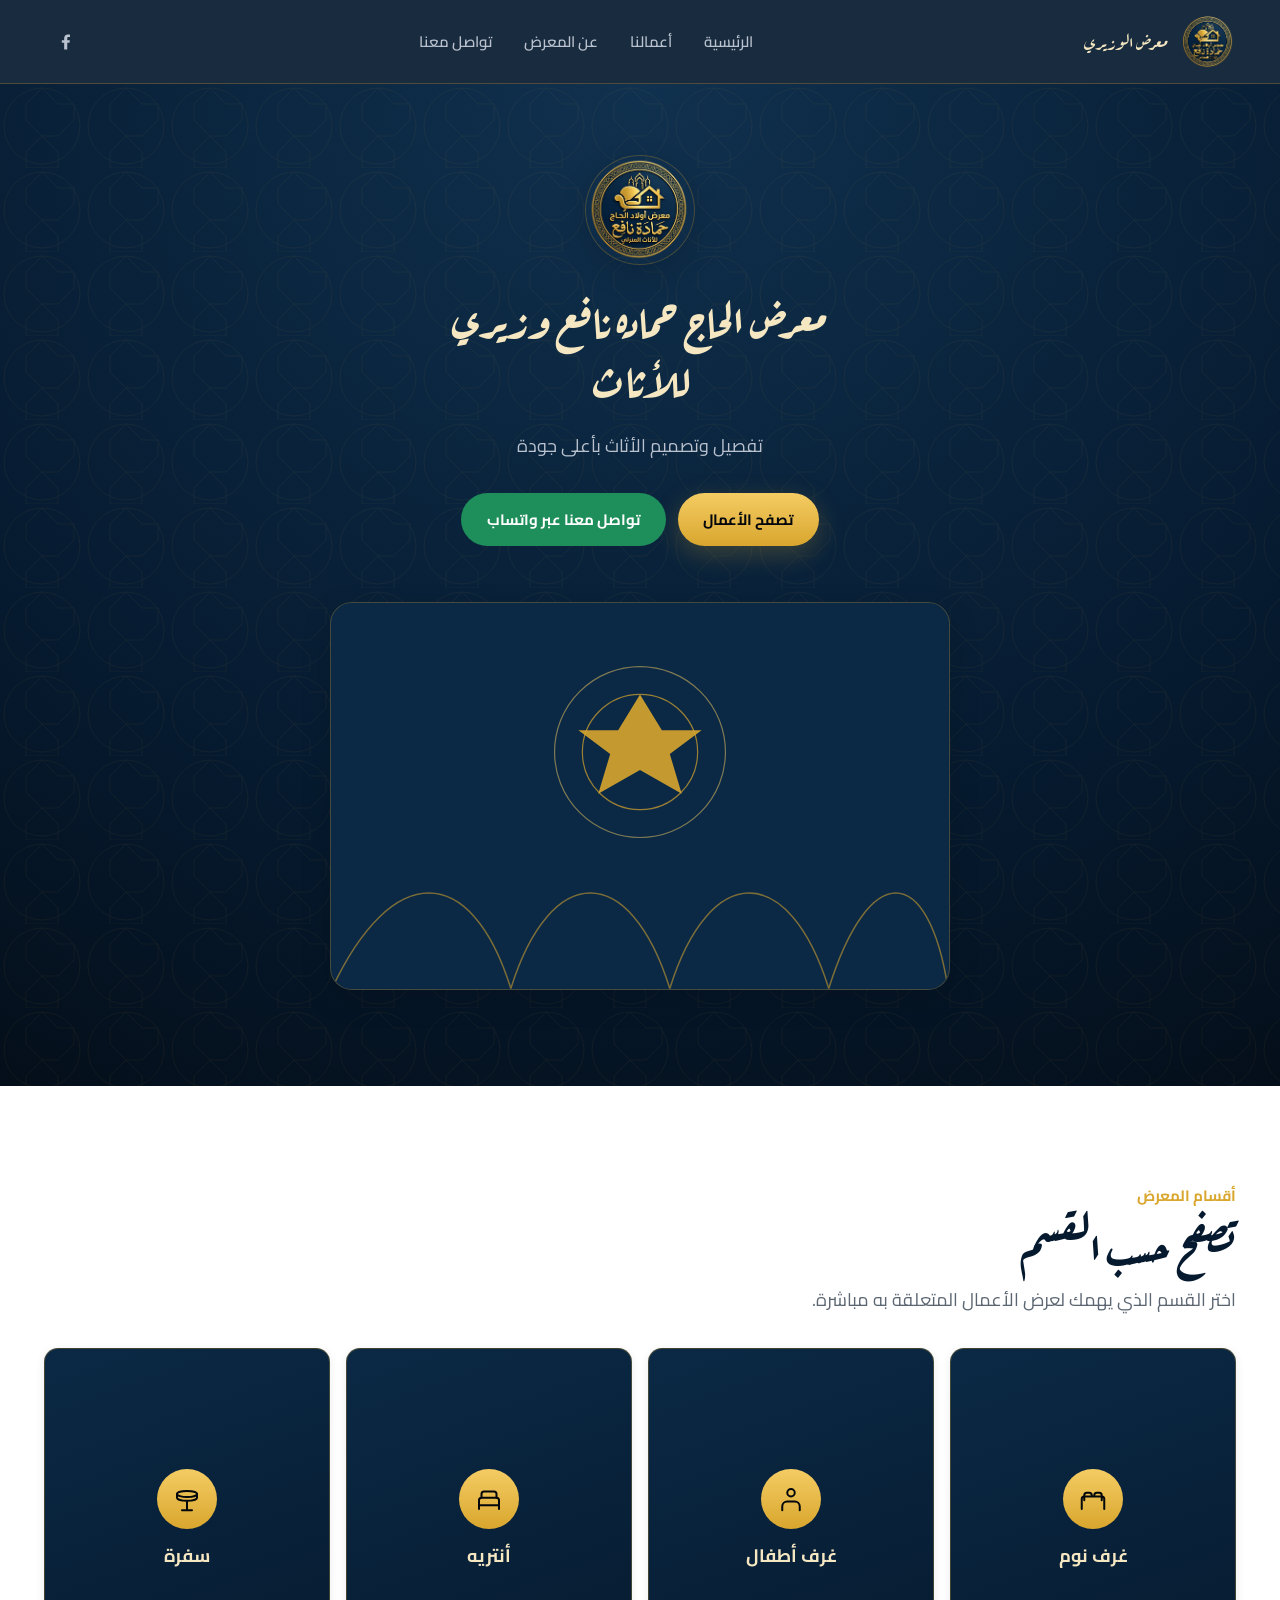
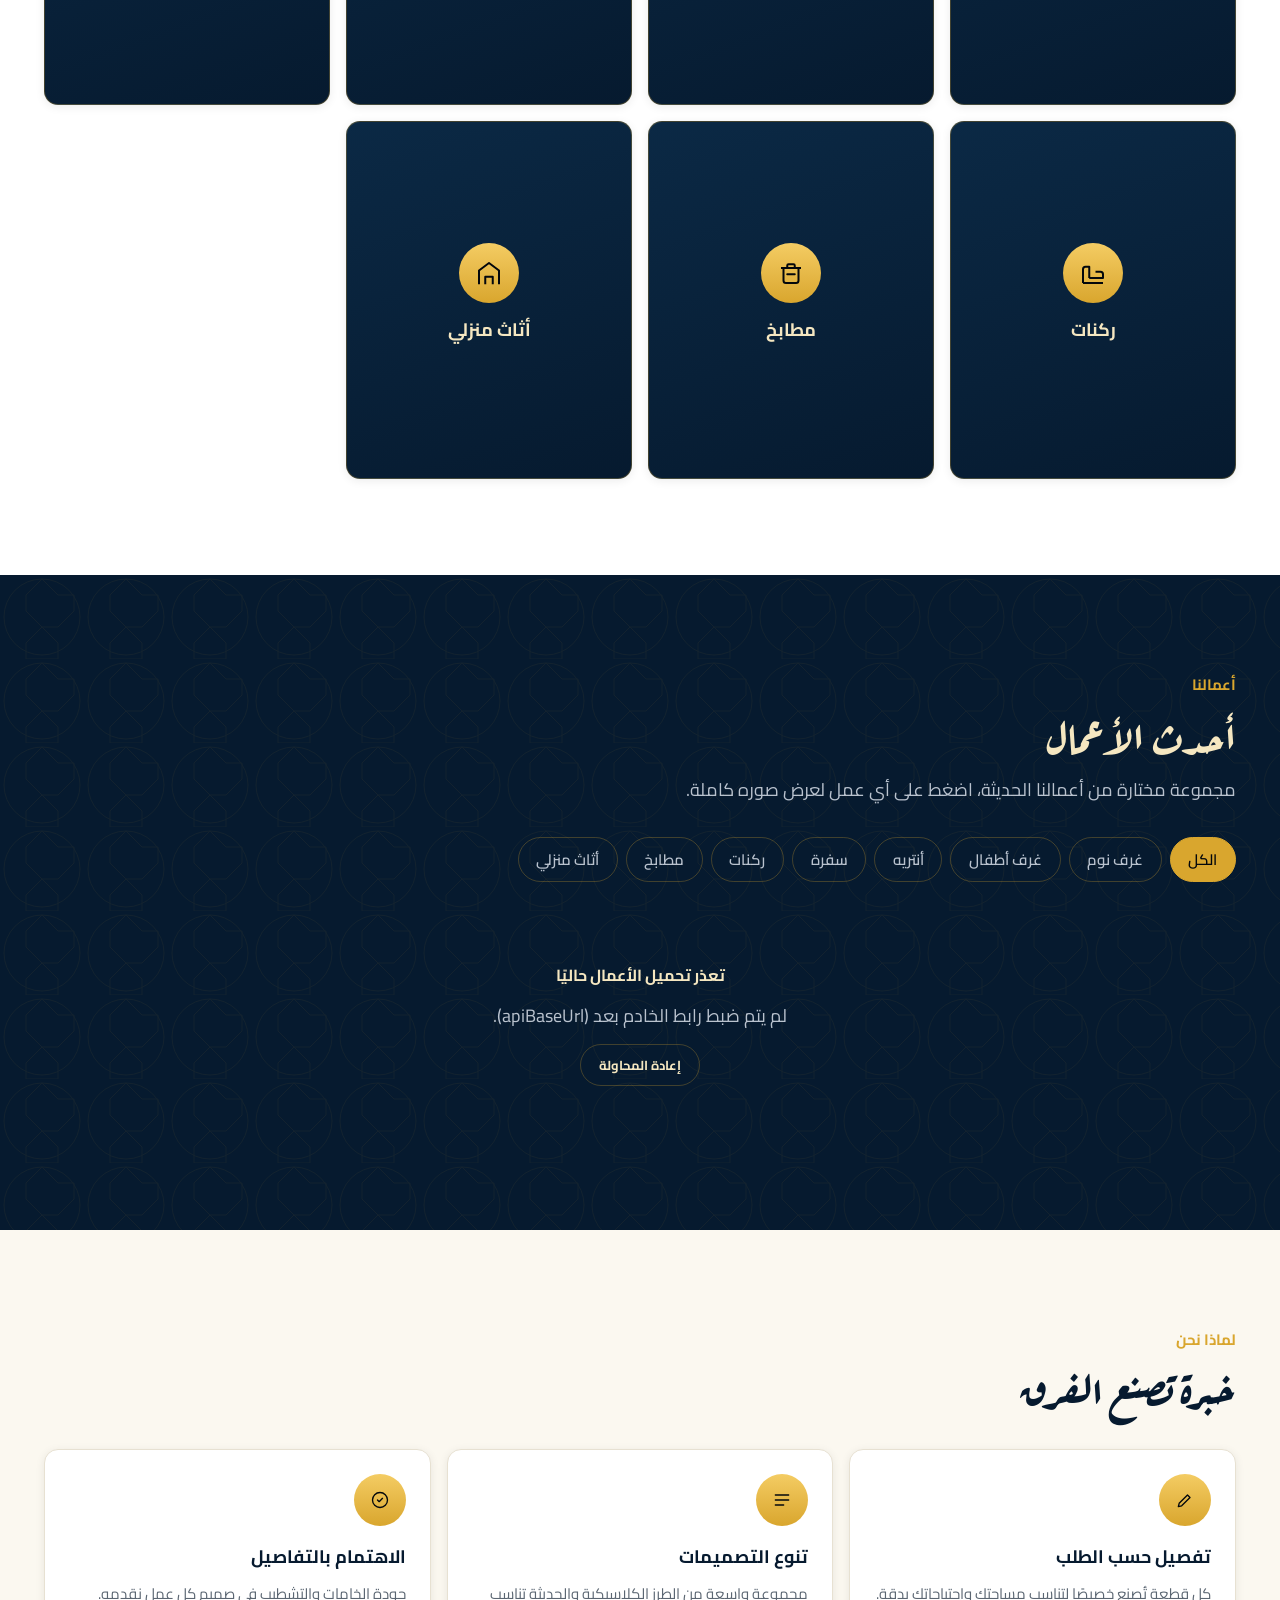
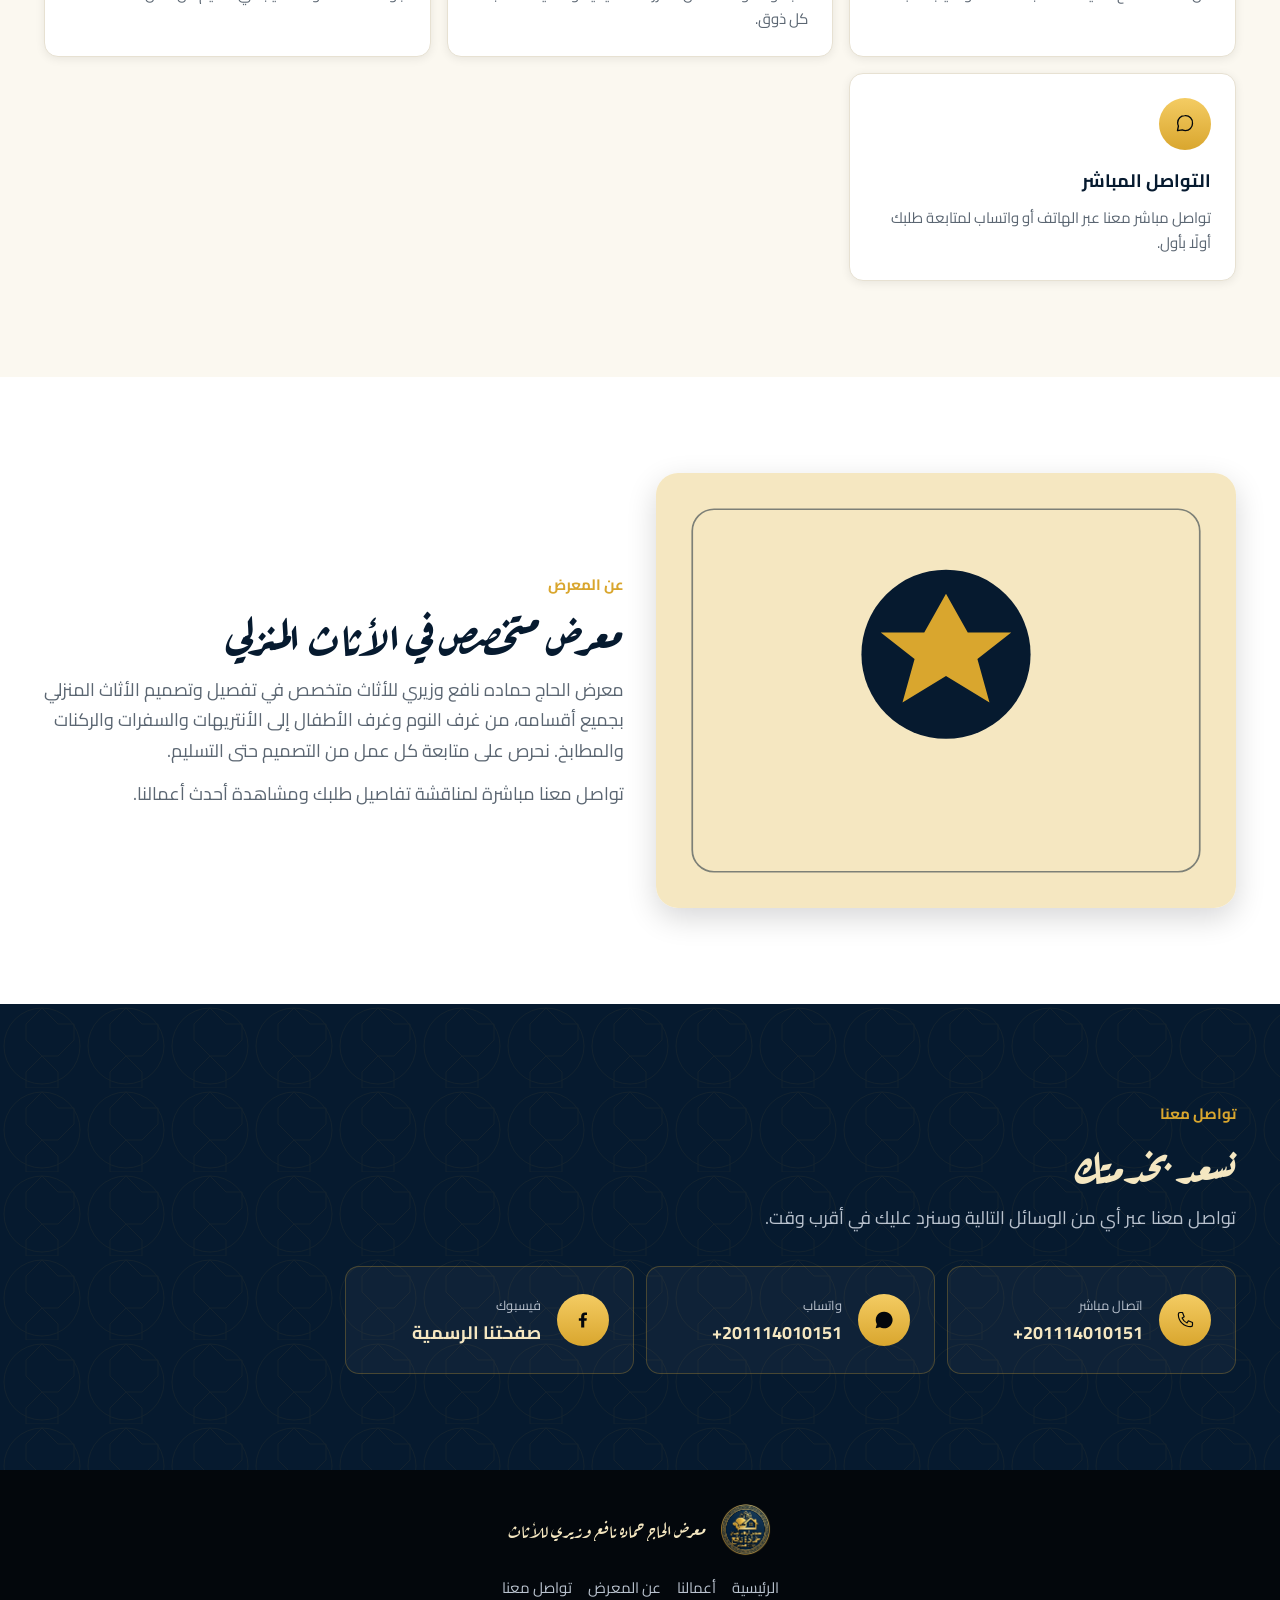
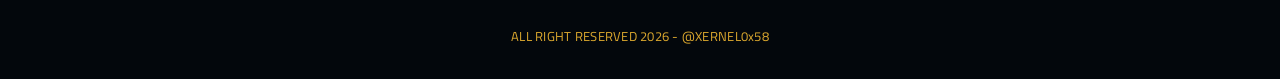
==== index.html @ 625fcae7 "Add files via upload" ====
<!DOCTYPE html>
<html lang="ar" dir="rtl">
<head>
<meta charset="UTF-8">
<meta name="viewport" content="width=device-width, initial-scale=1, viewport-fit=cover">
<title>معرض الحاج حماده نافع وزيري للأثاث | تفصيل وتصميم الأثاث بأعلى جودة</title>
<meta name="description" content="معرض الحاج حماده نافع وزيري للأثاث — تفصيل وتصميم أثاث منزلي فاخر: غرف نوم، غرف أطفال، أنتريه، سفرة، ركنات، مطابخ. تواصل معنا مباشرة عبر واتساب.">
<meta name="theme-color" content="#061A2F">
<link rel="canonical" href="./index.html">

<!-- Open Graph -->
<meta property="og:type" content="website">
<meta property="og:title" content="معرض الحاج حماده نافع وزيري للأثاث">
<meta property="og:description" content="تفصيل وتصميم الأثاث بأعلى جودة. تصفح أعمالنا وتواصل معنا مباشرة.">
<meta property="og:image" content="./assets/logo.png">
<meta property="og:locale" content="ar_EG">

<!-- Twitter / X -->
<meta name="twitter:card" content="summary_large_image">
<meta name="twitter:title" content="معرض الحاج حماده نافع وزيري للأثاث">
<meta name="twitter:description" content="تفصيل وتصميم الأثاث بأعلى جودة.">
<meta name="twitter:image" content="./assets/logo.png">

<!-- Icons / PWA -->
<link rel="icon" href="./assets/icons/favicon-32.png" sizes="32x32">
<link rel="icon" href="./assets/icons/favicon-16.png" sizes="16x16">
<link rel="apple-touch-icon" href="./assets/icons/apple-touch-icon.png">
<link rel="manifest" href="./manifest.webmanifest">
<meta name="apple-mobile-web-app-capable" content="yes">
<meta name="apple-mobile-web-app-status-bar-style" content="black-translucent">
<meta name="apple-mobile-web-app-title" content="معرض حماده نافع">

<!-- Fonts -->
<link rel="preconnect" href="https://fonts.googleapis.com">
<link rel="preconnect" href="https://fonts.gstatic.com" crossorigin>
<link href="https://fonts.googleapis.com/css2?family=Aref+Ruqaa:wght@400;700&family=Cairo:wght@400;500;600;700&display=swap" rel="stylesheet">

<link rel="stylesheet" href="./css/style.css">

<script type="application/ld+json">
{
  "@context": "https://schema.org",
  "@type": "FurnitureStore",
  "name": "معرض الحاج حماده نافع وزيري للأثاث",
  "image": "./assets/logo.png",
  "telephone": "+201114010151",
  "url": "./index.html",
  "sameAs": ["https://www.facebook.com/profile.php?id=100076597119718"]
}
</script>
</head>
<body>
<a href="#main" class="skip-link">تخطَّ إلى المحتوى</a>

<header class="site-header">
  <div class="container">
    <a href="#top" class="brand" aria-label="الصفحة الرئيسية">
      <picture>
        <source srcset="./assets/logo.webp" type="image/webp">
        <img src="./assets/logo.png" alt="شعار معرض الوزيري" width="56" height="56" loading="eager" decoding="async">
      </picture>
      <span class="brand-name">معرض الوزيري</span>
    </a>

    <nav class="nav-desktop" aria-label="التنقل الرئيسي">
      <ul>
        <li><a href="#top">الرئيسية</a></li>
        <li><a href="#featured-works">أعمالنا</a></li>
        <li><a href="#about">عن المعرض</a></li>
        <li><a href="#contact">تواصل معنا</a></li>
      </ul>
    </nav>

    <div class="header-actions">
      <a class="header-social btn-icon" data-link="facebook" target="_blank" rel="noopener" aria-label="صفحتنا على فيسبوك">
        <svg class="icon" viewBox="0 0 24 24" width="20" height="20" aria-hidden="true"><path fill="currentColor" d="M13.5 21v-8h2.7l.4-3.2h-3.1V7.7c0-.9.3-1.6 1.6-1.6h1.7V3.2C16.5 3.1 15.4 3 14.2 3c-2.6 0-4.4 1.6-4.4 4.5v2.3H7v3.2h2.8V21h3.7z"/></svg>
      </a>
      <button type="button" class="nav-toggle" aria-label="فتح القائمة" aria-expanded="false" aria-controls="mobile-menu">
        <svg class="icon" viewBox="0 0 24 24" aria-hidden="true"><path d="M4 7h16M4 12h16M4 17h16" stroke="currentColor" stroke-width="2" stroke-linecap="round"/></svg>
      </button>
    </div>
  </div>
</header>

<nav class="nav-mobile" id="mobile-menu" aria-label="القائمة الرئيسية">
  <ul>
    <li><a href="#top">الرئيسية</a></li>
    <li><a href="#featured-works">أعمالنا</a></li>
    <li><a href="#about">عن المعرض</a></li>
    <li><a href="#contact">تواصل معنا</a></li>
  </ul>
  <div class="nav-mobile-contact">
    <a class="btn btn-gold btn-block" data-link="whatsapp" target="_blank" rel="noopener">تواصل عبر واتساب</a>
    <a class="btn btn-outline btn-block" data-link="phone">اتصل بنا: <span data-text="phone"></span></a>
  </div>
</nav>

<main id="main">
  <div id="top"></div>

  <!-- Hero -->
  <section class="hero">
    <div class="deco-pattern" aria-hidden="true"></div>
    <div class="container">
      <picture>
        <source srcset="./assets/logo.webp" type="image/webp">
        <img class="hero-badge" src="./assets/logo.png" alt="شعار معرض الحاج حماده نافع وزيري للأثاث" width="108" height="108" loading="eager" decoding="async">
      </picture>
      <h1 class="hero-title" data-text="business-name">معرض الحاج حماده نافع وزيري للأثاث</h1>
      <p class="hero-tagline">تفصيل وتصميم الأثاث بأعلى جودة</p>
      <div class="hero-cta">
        <a href="#featured-works" class="btn btn-gold">تصفح الأعمال</a>
        <a href="#" class="btn btn-whatsapp" data-link="whatsapp" target="_blank" rel="noopener">تواصل معنا عبر واتساب</a>
      </div>

      <div class="hero-visual" aria-hidden="true">
        <svg viewBox="0 0 620 388" width="100%" height="100%" role="img" aria-label="زخرفة معمارية بأقواس ونجوم ذهبية">
          <rect width="620" height="388" fill="#0B2945"/>
          <g fill="none" stroke="#D9A62E" stroke-width="1.5" opacity="0.55">
            <path d="M0 388 C 60 260, 140 260, 180 388" />
            <path d="M180 388 C 220 260, 300 260, 340 388" />
            <path d="M340 388 C 380 260, 460 260, 500 388" />
            <path d="M500 388 C 540 260, 600 260, 620 388" />
          </g>
          <circle cx="310" cy="150" r="86" fill="none" stroke="#F4CC63" stroke-width="1.2" opacity="0.5"/>
          <circle cx="310" cy="150" r="58" fill="none" stroke="#D9A62E" stroke-width="1.2" opacity="0.7"/>
          <path d="M310 92 L332 128 L372 128 L340 152 L352 192 L310 168 L268 192 L280 152 L248 128 L288 128 Z" fill="#D9A62E" opacity="0.9"/>
        </svg>
      </div>
    </div>
  </section>

  <!-- Categories -->
  <section class="section" aria-labelledby="categories-title">
    <div class="container">
      <div class="section-head">
        <span class="section-eyebrow">أقسام المعرض</span>
        <h2 class="section-title" id="categories-title">تصفح حسب القسم</h2>
        <p class="section-desc">اختر القسم الذي يهمك لعرض الأعمال المتعلقة به مباشرة.</p>
      </div>
      <div class="category-grid" id="category-grid"></div>
    </div>
  </section>

  <!-- Featured Works -->
  <section class="section section--dark" id="featured-works" aria-labelledby="works-title">
    <div class="deco-pattern" aria-hidden="true"></div>
    <div class="container">
      <div class="section-head">
        <span class="section-eyebrow">أعمالنا</span>
        <h2 class="section-title" id="works-title">أحدث الأعمال</h2>
        <p class="section-desc">مجموعة مختارة من أعمالنا الحديثة، اضغط على أي عمل لعرض صوره كاملة.</p>
      </div>

      <div class="filter-pills" id="filter-pills"></div>

      <div class="carousel" id="featured-carousel">
        <div class="carousel-loading" data-state="loading">
          <div class="skeleton" style="height:320px;max-width:520px;margin-inline:auto;"></div>
        </div>
        <div class="carousel-empty state-block" data-state="empty" hidden>
          <svg class="icon" viewBox="0 0 24 24" aria-hidden="true"><path d="M4 7h16v12H4z M4 7l8-4 8 4" stroke="currentColor" stroke-width="1.5" fill="none" stroke-linejoin="round"/></svg>
          <p class="state-title">لا توجد أعمال في هذا القسم بعد</p>
          <p class="section-desc">جرّب قسمًا آخر أو تواصل معنا لمعرفة أحدث الإضافات.</p>
        </div>
        <div class="carousel-error state-block" data-state="error" hidden>
          <p class="state-title">تعذر تحميل الأعمال حاليًا</p>
          <p class="section-desc state-desc">يرجى إعادة المحاولة.</p>
          <button type="button" class="btn btn-outline btn-sm retry-btn" data-action="retry-works">إعادة المحاولة</button>
        </div>

        <div data-state="ready" hidden>
          <div class="carousel-viewport" id="carousel-viewport"></div>
          <div class="carousel-controls">
            <button type="button" class="carousel-arrow prev" aria-label="العمل السابق">
              <svg class="icon" viewBox="0 0 24 24" aria-hidden="true"><path d="M15 6l-6 6 6 6" stroke="currentColor" stroke-width="2" fill="none" stroke-linecap="round" stroke-linejoin="round"/></svg>
            </button>
            <div class="carousel-dots"></div>
            <button type="button" class="carousel-arrow next" aria-label="العمل التالي">
              <svg class="icon" viewBox="0 0 24 24" aria-hidden="true"><path d="M9 6l6 6-6 6" stroke="currentColor" stroke-width="2" fill="none" stroke-linecap="round" stroke-linejoin="round"/></svg>
            </button>
          </div>
        </div>
      </div>
    </div>
  </section>

  <!-- Why Us -->
  <section class="section section--tinted" aria-labelledby="why-title">
    <div class="container">
      <div class="section-head">
        <span class="section-eyebrow">لماذا نحن</span>
        <h2 class="section-title" id="why-title">خبرة تصنع الفرق</h2>
      </div>
      <div class="feature-grid">
        <div class="feature-card">
          <div class="feature-icon"><svg class="icon" viewBox="0 0 24 24" aria-hidden="true"><path d="M4 20l4-1 10-10-3-3L5 16l-1 4z" stroke="currentColor" stroke-width="1.6" fill="none" stroke-linejoin="round"/></svg></div>
          <h3 class="feature-title">تفصيل حسب الطلب</h3>
          <p class="feature-desc">كل قطعة تُصنع خصيصًا لتناسب مساحتك واحتياجاتك بدقة.</p>
        </div>
        <div class="feature-card">
          <div class="feature-icon"><svg class="icon" viewBox="0 0 24 24" aria-hidden="true"><path d="M4 6h16M4 12h16M4 18h10" stroke="currentColor" stroke-width="1.6" stroke-linecap="round"/></svg></div>
          <h3 class="feature-title">تنوع التصميمات</h3>
          <p class="feature-desc">مجموعة واسعة من الطرز الكلاسيكية والحديثة تناسب كل ذوق.</p>
        </div>
        <div class="feature-card">
          <div class="feature-icon"><svg class="icon" viewBox="0 0 24 24" aria-hidden="true"><circle cx="12" cy="12" r="9" stroke="currentColor" stroke-width="1.6" fill="none"/><path d="M9 12l2 2 4-4" stroke="currentColor" stroke-width="1.6" fill="none" stroke-linecap="round" stroke-linejoin="round"/></svg></div>
          <h3 class="feature-title">الاهتمام بالتفاصيل</h3>
          <p class="feature-desc">جودة الخامات والتشطيب في صميم كل عمل نقدمه.</p>
        </div>
        <div class="feature-card">
          <div class="feature-icon"><svg class="icon" viewBox="0 0 24 24" aria-hidden="true"><path d="M21 11.5a8.4 8.4 0 01-8.4 8.4 8.3 8.3 0 01-3.8-.9L3 20l1.1-5.6a8.3 8.3 0 01-.9-3.9A8.4 8.4 0 0111.6 2a8.4 8.4 0 019.4 9.5z" stroke="currentColor" stroke-width="1.6" fill="none" stroke-linejoin="round"/></svg></div>
          <h3 class="feature-title">التواصل المباشر</h3>
          <p class="feature-desc">تواصل مباشر معنا عبر الهاتف أو واتساب لمتابعة طلبك أولًا بأول.</p>
        </div>
      </div>
    </div>
  </section>

  <!-- About -->
  <section class="section" id="about" aria-labelledby="about-title">
    <div class="container about-layout">
      <div class="about-media" aria-hidden="true">
        <svg viewBox="0 0 480 360" width="100%" height="100%" role="img">
          <rect width="480" height="360" fill="#F5E7C1"/>
          <g fill="none" stroke="#061A2F" stroke-width="1.4" opacity="0.5">
            <rect x="30" y="30" width="420" height="300" rx="18"/>
          </g>
          <circle cx="240" cy="150" r="70" fill="#061A2F"/>
          <path d="M240 100 L258 132 L294 132 L266 154 L276 190 L240 168 L204 190 L214 154 L186 132 L222 132 Z" fill="#D9A62E"/>
        </svg>
      </div>
      <div class="about-text">
        <span class="section-eyebrow">عن المعرض</span>
        <h2 class="section-title" id="about-title">معرض متخصص في الأثاث المنزلي</h2>
        <p class="section-desc"><span data-text="business-name">معرض الحاج حماده نافع وزيري للأثاث</span> متخصص في تفصيل وتصميم الأثاث المنزلي بجميع أقسامه، من غرف النوم وغرف الأطفال إلى الأنتريهات والسفرات والركنات والمطابخ. نحرص على متابعة كل عمل من التصميم حتى التسليم.</p>
        <p class="section-desc">تواصل معنا مباشرة لمناقشة تفاصيل طلبك ومشاهدة أحدث أعمالنا.</p>
      </div>
    </div>
  </section>

  <!-- Contact -->
  <section class="section section--dark" id="contact" aria-labelledby="contact-title">
    <div class="deco-pattern" aria-hidden="true"></div>
    <div class="container">
      <div class="section-head">
        <span class="section-eyebrow">تواصل معنا</span>
        <h2 class="section-title" id="contact-title">نسعد بخدمتك</h2>
        <p class="section-desc">تواصل معنا عبر أي من الوسائل التالية وسنرد عليك في أقرب وقت.</p>
      </div>
      <div class="contact-grid">
        <a class="contact-card" data-link="phone">
          <span class="feature-icon"><svg class="icon" viewBox="0 0 24 24" aria-hidden="true"><path d="M6 3h3l2 5-2.5 1.5a12 12 0 006 6L16 13l5 2v3a2 2 0 01-2 2C10.6 20 4 13.4 4 5a2 2 0 012-2z" stroke="currentColor" stroke-width="1.4" fill="none" stroke-linejoin="round"/></svg></span>
          <span>
            <span class="contact-card-label">اتصال مباشر</span><br>
            <span class="contact-card-value" data-text="phone"></span>
          </span>
        </a>
        <a class="contact-card" data-link="whatsapp" target="_blank" rel="noopener">
          <span class="feature-icon"><svg class="icon" viewBox="0 0 24 24" aria-hidden="true"><path fill="currentColor" d="M12 2a10 10 0 00-8.6 15L2 22l5.2-1.4A10 10 0 1012 2z"/></svg></span>
          <span>
            <span class="contact-card-label">واتساب</span><br>
            <span class="contact-card-value" data-text="phone"></span>
          </span>
        </a>
        <a class="contact-card" data-link="facebook" target="_blank" rel="noopener">
          <span class="feature-icon"><svg class="icon" viewBox="0 0 24 24" aria-hidden="true"><path fill="currentColor" d="M13.5 21v-8h2.7l.4-3.2h-3.1V7.7c0-.9.3-1.6 1.6-1.6h1.7V3.2C16.5 3.1 15.4 3 14.2 3c-2.6 0-4.4 1.6-4.4 4.5v2.3H7v3.2h2.8V21h3.7z"/></svg></span>
          <span>
            <span class="contact-card-label">فيسبوك</span><br>
            <span class="contact-card-value">صفحتنا الرسمية</span>
          </span>
        </a>
      </div>
    </div>
  </section>
</main>

<footer class="site-footer">
  <div class="container">
    <div class="brand">
      <picture>
        <source srcset="./assets/logo.webp" type="image/webp">
        <img src="./assets/logo.png" alt="" width="40" height="40" loading="lazy" decoding="async">
      </picture>
      <span class="brand-name" data-text="business-name">معرض الحاج حماده نافع وزيري للأثاث</span>
    </div>
    <ul class="footer-links">
      <li><a href="#top">الرئيسية</a></li>
      <li><a href="#featured-works">أعمالنا</a></li>
      <li><a href="#about">عن المعرض</a></li>
      <li><a href="#contact">تواصل معنا</a></li>
    </ul>
    <p class="footer-copyright">ALL RIGHT RESERVED 2026 - @XERNEL0x58</p>
  </div>
</footer>

<script src="./js/config.js"></script>
<script src="./js/utils.js"></script>
<script src="./js/validation.js"></script>
<script src="./js/api.js"></script>
<script src="./js/carousel.js"></script>
<script src="./js/gallery.js"></script>
<script src="./js/pwa.js"></script>
<script src="./js/app.js"></script>
</body>
</html>
---- css/style.css ----
/* =====================================================================
   معرض الحاج حماده نافع وزيري للأثاث — Design System & Site Styles
   Mobile-first. RTL. Vanilla CSS, no framework.
   ===================================================================== */

/* ---------------------------------------------------------------------
   1) Design Tokens
   --------------------------------------------------------------------- */
:root {
  /* Brand colors (from logo) */
  --color-navy: #061A2F;
  --color-navy-2: #0B2945;
  --color-navy-3: #10314F;
  --color-gold: #D9A62E;
  --color-gold-light: #F4CC63;
  --color-cream: #F5E7C1;
  --color-white: #FFFFFF;
  --color-black: #03070C;

  /* Semantic */
  --color-bg: var(--color-white);
  --color-bg-dark: var(--color-navy);
  --color-text: #1B2430;
  --color-text-muted: #5B6672;
  --color-text-on-dark: #EFE7D2;
  --color-text-on-dark-muted: #B9C2CE;
  --color-border: #E7E1D2;
  --color-border-dark: rgba(217, 166, 46, 0.28);
  --color-danger: #B3261E;
  --color-danger-bg: #FBE9E7;
  --color-success: #1E6B3F;
  --color-success-bg: #E7F5EC;

  /* Typography */
  --font-display: 'Aref Ruqaa', 'Amiri', 'Traditional Arabic', serif;
  --font-body: 'Cairo', 'Tahoma', 'Segoe UI', Arial, sans-serif;

  --fs-xs: 0.8125rem;
  --fs-sm: 0.9375rem;
  --fs-base: 1rem;
  --fs-md: 1.125rem;
  --fs-lg: 1.375rem;
  --fs-xl: 1.75rem;
  --fs-2xl: 2.25rem;
  --fs-3xl: 2.75rem;

  /* Spacing scale */
  --sp-1: 0.25rem;
  --sp-2: 0.5rem;
  --sp-3: 0.75rem;
  --sp-4: 1rem;
  --sp-5: 1.5rem;
  --sp-6: 2rem;
  --sp-7: 3rem;
  --sp-8: 4.5rem;
  --sp-9: 6rem;

  /* Layout */
  --container-max: 1240px;
  --radius-sm: 8px;
  --radius-md: 14px;
  --radius-lg: 22px;
  --radius-round: 999px;

  /* Effects */
  --shadow-sm: 0 2px 10px rgba(3, 7, 12, 0.08);
  --shadow-md: 0 10px 30px rgba(3, 7, 12, 0.16);
  --shadow-gold: 0 8px 26px rgba(217, 166, 46, 0.25);
  --transition-fast: 160ms ease;
  --transition-base: 260ms cubic-bezier(0.22, 0.61, 0.36, 1);
  --transition-slow: 420ms cubic-bezier(0.22, 0.61, 0.36, 1);

  --header-height: 76px;
}

/* ---------------------------------------------------------------------
   2) Reset
   --------------------------------------------------------------------- */
*, *::before, *::after { box-sizing: border-box; }
html { -webkit-text-size-adjust: 100%; scroll-behavior: smooth; }
@media (prefers-reduced-motion: reduce) {
  html { scroll-behavior: auto; }
  *, *::before, *::after {
    animation-duration: 0.001ms !important;
    animation-iteration-count: 1 !important;
    transition-duration: 0.001ms !important;
    scroll-behavior: auto !important;
  }
}
body {
  margin: 0;
  min-height: 100vh;
  background: var(--color-bg);
  color: var(--color-text);
  font-family: var(--font-body);
  font-size: var(--fs-base);
  line-height: 1.7;
  overflow-x: hidden;
}
img { max-width: 100%; display: block; }
a { color: inherit; text-decoration: none; }
button { font: inherit; color: inherit; background: none; border: none; cursor: pointer; }
input, textarea, select { font: inherit; }
ul { list-style: none; margin: 0; padding: 0; }
h1, h2, h3, h4, p { margin: 0; }

/* Visible, consistent focus ring everywhere */
:focus-visible {
  outline: 3px solid var(--color-gold);
  outline-offset: 2px;
  border-radius: 4px;
}

.skip-link {
  position: absolute;
  right: -9999px;
  top: 0;
  z-index: 1000;
  background: var(--color-gold);
  color: var(--color-black);
  padding: var(--sp-3) var(--sp-5);
  border-radius: 0 0 var(--radius-sm) var(--radius-sm);
  font-weight: 700;
}
.skip-link:focus {
  right: var(--sp-5);
}

.sr-only {
  position: absolute;
  width: 1px; height: 1px;
  padding: 0; margin: -1px;
  overflow: hidden;
  clip: rect(0, 0, 0, 0);
  white-space: nowrap;
  border: 0;
}

/* ---------------------------------------------------------------------
   3) Layout helpers
   --------------------------------------------------------------------- */
.container {
  width: 100%;
  max-width: var(--container-max);
  margin-inline: auto;
  padding-inline: var(--sp-5);
}
.section { padding-block: var(--sp-8); }
.section--dark {
  background: var(--color-navy);
  color: var(--color-text-on-dark);
  position: relative;
  isolation: isolate;
}
.section--tinted { background: #FBF8F0; }

.section-head {
  max-width: 640px;
  margin-bottom: var(--sp-6);
}
.section-eyebrow {
  display: inline-block;
  color: var(--color-gold);
  font-weight: 700;
  font-size: var(--fs-sm);
  margin-bottom: var(--sp-2);
}
.section-title {
  font-family: var(--font-display);
  font-size: var(--fs-2xl);
  line-height: 1.3;
  color: var(--color-navy);
}
.section--dark .section-title { color: var(--color-cream); }
.section-desc {
  margin-top: var(--sp-3);
  color: var(--color-text-muted);
  font-size: var(--fs-md);
}
.section--dark .section-desc { color: var(--color-text-on-dark-muted); }

/* Subtle arabesque/star texture, used sparingly as a decorative layer */
.deco-pattern {
  position: absolute;
  inset: 0;
  pointer-events: none;
  opacity: 0.06;
  background-image: url("data:image/svg+xml,%3Csvg xmlns='http://www.w3.org/2000/svg' width='84' height='84' viewBox='0 0 84 84'%3E%3Cg fill='none' stroke='%23D9A62E' stroke-width='1'%3E%3Cpath d='M42 4 L58 20 L74 20 L74 36 L58 52 L42 52 L26 36 L26 20 L42 4Z'/%3E%3Cpath d='M42 52 L58 68 L58 84 L42 84 L26 84 L26 68 L42 52Z'/%3E%3Ccircle cx='42' cy='42' r='38'/%3E%3C/g%3E%3C/svg%3E");
  background-repeat: repeat;
  z-index: 0;
}
.section--dark > .container { position: relative; z-index: 1; }

/* ---------------------------------------------------------------------
   4) Buttons
   --------------------------------------------------------------------- */
.btn {
  display: inline-flex;
  align-items: center;
  justify-content: center;
  gap: var(--sp-2);
  padding: 0.85rem 1.6rem;
  border-radius: var(--radius-round);
  font-weight: 700;
  font-size: var(--fs-sm);
  transition: transform var(--transition-fast), box-shadow var(--transition-fast), background var(--transition-fast), color var(--transition-fast);
  white-space: nowrap;
  min-height: 48px;
}
.btn:active { transform: translateY(1px); }
.btn-gold {
  background: linear-gradient(180deg, var(--color-gold-light), var(--color-gold));
  color: var(--color-black);
  box-shadow: var(--shadow-gold);
}
.btn-gold:hover { box-shadow: 0 10px 32px rgba(217, 166, 46, 0.38); }
.btn-outline {
  background: transparent;
  color: var(--color-cream);
  border: 1.5px solid var(--color-border-dark);
}
.btn-outline:hover { border-color: var(--color-gold); color: var(--color-gold-light); }
.btn-whatsapp {
  background: #1E8E5A;
  color: #fff;
}
.btn-whatsapp:hover { background: #197a4c; }
.btn-block { width: 100%; }
.btn-sm { padding: 0.55rem 1.1rem; font-size: var(--fs-xs); min-height: 38px; }
.btn-icon {
  width: 44px; height: 44px; padding: 0;
  border-radius: var(--radius-round);
  display: inline-flex; align-items: center; justify-content: center;
}
.icon { width: 1.25em; height: 1.25em; flex-shrink: 0; fill: currentColor; }

/* ---------------------------------------------------------------------
   5) Header / Navigation
   --------------------------------------------------------------------- */
.site-header {
  position: sticky;
  top: 0;
  z-index: 500;
  height: var(--header-height);
  display: flex;
  align-items: center;
  background: rgba(6, 26, 47, 0.92);
  backdrop-filter: saturate(140%) blur(10px);
  border-bottom: 1px solid var(--color-border-dark);
}
.site-header .container {
  display: flex;
  align-items: center;
  justify-content: space-between;
  gap: var(--sp-4);
}
.brand {
  display: flex;
  align-items: center;
  gap: var(--sp-3);
  min-width: 0;
}
.brand img {
  width: 56px; height: 56px;
  border-radius: 50%;
  object-fit: contain;
  flex-shrink: 0;
}
.brand-name {
  font-family: var(--font-display);
  color: var(--color-cream);
  font-size: var(--fs-md);
  line-height: 1.25;
  overflow: hidden;
  text-overflow: ellipsis;
  white-space: nowrap;
}

.nav-desktop {
  display: none;
}
.nav-desktop ul {
  display: flex;
  align-items: center;
  gap: var(--sp-6);
}
.nav-desktop a {
  color: var(--color-text-on-dark-muted);
  font-weight: 600;
  font-size: var(--fs-sm);
  padding-block: var(--sp-2);
  border-bottom: 2px solid transparent;
  transition: color var(--transition-fast), border-color var(--transition-fast);
}
.nav-desktop a:hover,
.nav-desktop a.is-active {
  color: var(--color-gold-light);
  border-color: var(--color-gold);
}

.header-actions {
  display: flex;
  align-items: center;
  gap: var(--sp-2);
}
.header-actions .btn-outline { color: var(--color-gold-light); }
.header-social {
  display: none;
  color: var(--color-text-on-dark-muted);
}
.header-social:hover { color: var(--color-gold-light); }

.nav-toggle {
  display: inline-flex;
  width: 44px; height: 44px;
  align-items: center;
  justify-content: center;
  color: var(--color-cream);
}
.nav-toggle .icon { width: 26px; height: 26px; }

/* Mobile menu panel */
.nav-mobile {
  position: fixed;
  inset: var(--header-height) 0 0 0;
  background: var(--color-navy);
  z-index: 490;
  transform: translateY(-8px);
  opacity: 0;
  visibility: hidden;
  transition: opacity var(--transition-base), transform var(--transition-base), visibility var(--transition-base);
  overflow-y: auto;
}
.nav-mobile.is-open {
  opacity: 1;
  visibility: visible;
  transform: translateY(0);
}
.nav-mobile ul {
  padding: var(--sp-6) var(--sp-5);
  display: flex;
  flex-direction: column;
  gap: var(--sp-2);
}
.nav-mobile a {
  display: block;
  padding: var(--sp-4);
  font-size: var(--fs-md);
  font-weight: 700;
  color: var(--color-cream);
  border-bottom: 1px solid rgba(217, 166, 46, 0.15);
}
.nav-mobile .nav-mobile-contact {
  padding: var(--sp-5);
  display: flex;
  flex-direction: column;
  gap: var(--sp-3);
}

/* ---------------------------------------------------------------------
   6) Hero
   --------------------------------------------------------------------- */
.hero {
  position: relative;
  background: radial-gradient(120% 140% at 50% 0%, var(--color-navy-3) 0%, var(--color-navy) 55%, var(--color-black) 100%);
  color: var(--color-text-on-dark);
  padding-block: var(--sp-8) var(--sp-9);
  overflow: hidden;
  isolation: isolate;
}
.hero .container {
  position: relative;
  z-index: 1;
  display: flex;
  flex-direction: column;
  align-items: center;
  text-align: center;
  gap: var(--sp-5);
}
.hero-badge {
  width: 108px;
  height: 108px;
  border-radius: 50%;
  box-shadow: 0 0 0 1px var(--color-border-dark), var(--shadow-md);
}
.hero-title {
  font-family: var(--font-display);
  font-size: var(--fs-2xl);
  line-height: 1.35;
  max-width: 18ch;
  color: var(--color-cream);
}
.hero-tagline {
  font-size: var(--fs-md);
  color: var(--color-text-on-dark-muted);
  max-width: 42ch;
}
.hero-cta {
  display: flex;
  flex-wrap: wrap;
  gap: var(--sp-3);
  justify-content: center;
  margin-top: var(--sp-2);
}
.hero-visual {
  margin-top: var(--sp-6);
  width: 100%;
  max-width: 620px;
  aspect-ratio: 16 / 10;
  border-radius: var(--radius-lg);
  overflow: hidden;
  border: 1px solid var(--color-border-dark);
  box-shadow: var(--shadow-md);
  background: var(--color-navy-2);
}
.hero-visual img { width: 100%; height: 100%; object-fit: cover; }

/* ---------------------------------------------------------------------
   7) Categories
   --------------------------------------------------------------------- */
.category-grid {
  display: grid;
  grid-template-columns: repeat(2, 1fr);
  gap: var(--sp-4);
}
.category-card {
  position: relative;
  display: flex;
  flex-direction: column;
  align-items: center;
  justify-content: center;
  gap: var(--sp-3);
  text-align: center;
  border-radius: var(--radius-md);
  aspect-ratio: 4 / 5;
  padding: var(--sp-4);
  background: linear-gradient(160deg, var(--color-navy-2), var(--color-navy));
  border: 1px solid var(--color-border-dark);
  box-shadow: var(--shadow-sm);
  transition: transform var(--transition-base), box-shadow var(--transition-base), border-color var(--transition-base);
}
.category-card:hover,
.category-card.is-active {
  transform: translateY(-4px);
  box-shadow: var(--shadow-gold);
  border-color: var(--color-gold);
}
.category-card-icon {
  width: 60px;
  height: 60px;
  border-radius: 50%;
  display: flex;
  align-items: center;
  justify-content: center;
  background: linear-gradient(180deg, var(--color-gold-light), var(--color-gold));
  color: var(--color-black);
  flex-shrink: 0;
}
.category-card-icon .icon { width: 30px; height: 30px; }
.category-card-label {
  color: var(--color-cream);
  font-weight: 700;
  font-size: var(--fs-md);
}
.category-card-count {
  color: var(--color-text-on-dark-muted);
  font-size: var(--fs-xs);
}

/* ---------------------------------------------------------------------
   8) Category filter pills (used above Featured Works)
   --------------------------------------------------------------------- */
.filter-pills {
  display: flex;
  flex-wrap: wrap;
  gap: var(--sp-2);
  margin-bottom: var(--sp-6);
}
.filter-pill {
  padding: 0.55rem 1.1rem;
  border-radius: var(--radius-round);
  border: 1.5px solid var(--color-border-dark);
  color: var(--color-text-on-dark-muted);
  font-size: var(--fs-sm);
  font-weight: 600;
  transition: border-color var(--transition-fast), color var(--transition-fast), background var(--transition-fast);
}
.filter-pill:hover { border-color: var(--color-gold); color: var(--color-gold-light); }
.filter-pill.is-active {
  background: var(--color-gold);
  border-color: var(--color-gold);
  color: var(--color-black);
}

/* ---------------------------------------------------------------------
   9) Visible-Edge Carousel (Featured Works)
   --------------------------------------------------------------------- */
.carousel {
  position: relative;
}
/* Native scroll-snap drives the interaction: real touch momentum on mobile,
   pointer drag-to-scroll on desktop, no custom physics needed. Padding on
   the scroll container is included in the "snapport", so centering a card
   with scroll-snap-align:center automatically leaves the neighbor cards
   peeking at the edges — in both LTR and RTL without extra math. */
.carousel-viewport {
  display: flex;
  overflow-x: auto;
  overflow-y: hidden;
  scroll-snap-type: x mandatory;
  scroll-behavior: smooth;
  -webkit-overflow-scrolling: touch;
  gap: var(--sp-4);
  padding-block: var(--sp-3);
  padding-inline: 11%;
  scrollbar-width: none;
  -ms-overflow-style: none;
}
.carousel-viewport::-webkit-scrollbar { display: none; }
@media (prefers-reduced-motion: reduce) {
  .carousel-viewport { scroll-behavior: auto; }
}
.carousel-viewport.is-dragging { scroll-snap-type: none; cursor: grabbing; }

.carousel-card {
  flex: 0 0 78%;
  scroll-snap-align: center;
  border-radius: var(--radius-lg);
  overflow: hidden;
  background: var(--color-navy-2);
  border: 1px solid var(--color-border-dark);
  opacity: 0.55;
  transform: scale(0.92);
  transition: opacity var(--transition-base), transform var(--transition-base), box-shadow var(--transition-base);
  cursor: pointer;
}
.carousel-card.is-active {
  opacity: 1;
  transform: scale(1);
  box-shadow: var(--shadow-gold);
  border-color: var(--color-gold);
}
.carousel-card-media {
  aspect-ratio: 4 / 3;
  background: var(--color-navy);
  position: relative;
}
.carousel-card-media img {
  width: 100%; height: 100%;
  object-fit: cover;
}
.carousel-card-body {
  padding: var(--sp-4);
}
.carousel-card-cat {
  color: var(--color-gold-light);
  font-size: var(--fs-xs);
  font-weight: 700;
  margin-bottom: var(--sp-1);
}
.carousel-card-title {
  color: var(--color-cream);
  font-weight: 700;
  font-size: var(--fs-md);
}
.carousel-card-count {
  margin-top: var(--sp-2);
  color: var(--color-text-on-dark-muted);
  font-size: var(--fs-xs);
}

.carousel-controls {
  display: flex;
  align-items: center;
  justify-content: center;
  gap: var(--sp-5);
  margin-top: var(--sp-5);
}
.carousel-arrow {
  width: 46px; height: 46px;
  border-radius: 50%;
  border: 1.5px solid var(--color-border-dark);
  display: flex; align-items: center; justify-content: center;
  color: var(--color-cream);
  transition: border-color var(--transition-fast), color var(--transition-fast), transform var(--transition-fast);
}
.carousel-arrow:hover { border-color: var(--color-gold); color: var(--color-gold-light); }
.carousel-arrow:active { transform: scale(0.94); }
.carousel-arrow[disabled] { opacity: 0.35; pointer-events: none; }
.carousel-arrow .icon { width: 20px; height: 20px; }

.carousel-dots {
  display: flex;
  gap: var(--sp-2);
}
.carousel-dot {
  width: 8px; height: 8px;
  border-radius: 50%;
  background: var(--color-border-dark);
  transition: background var(--transition-fast), width var(--transition-fast);
}
.carousel-dot.is-active {
  background: var(--color-gold);
  width: 22px;
  border-radius: var(--radius-round);
}

.carousel-empty, .carousel-loading, .carousel-error {
  text-align: center;
  padding: var(--sp-7) var(--sp-4);
  color: var(--color-text-on-dark-muted);
}
.carousel-error { color: #F3B8B0; }
.retry-btn { margin-top: var(--sp-3); }

.skeleton {
  background: linear-gradient(90deg, var(--color-navy-2) 25%, var(--color-navy-3) 37%, var(--color-navy-2) 63%);
  background-size: 400% 100%;
  animation: skeleton-shine 1.4s ease infinite;
  border-radius: var(--radius-md);
}
@keyframes skeleton-shine {
  0% { background-position: 100% 0; }
  100% { background-position: 0 0; }
}
@media (prefers-reduced-motion: reduce) {
  .skeleton { animation: none; }
}

/* ---------------------------------------------------------------------
   10) Why Us
   --------------------------------------------------------------------- */
.feature-grid {
  display: grid;
  grid-template-columns: 1fr;
  gap: var(--sp-4);
}
.feature-card {
  padding: var(--sp-5);
  border-radius: var(--radius-md);
  background: var(--color-white);
  border: 1px solid var(--color-border);
  box-shadow: var(--shadow-sm);
}
.feature-icon {
  width: 52px; height: 52px;
  border-radius: 50%;
  background: linear-gradient(180deg, var(--color-gold-light), var(--color-gold));
  display: flex; align-items: center; justify-content: center;
  color: var(--color-black);
  margin-bottom: var(--sp-4);
}
.feature-title {
  font-weight: 700;
  font-size: var(--fs-md);
  color: var(--color-navy);
  margin-bottom: var(--sp-2);
}
.feature-desc { color: var(--color-text-muted); font-size: var(--fs-sm); }

/* ---------------------------------------------------------------------
   11) About
   --------------------------------------------------------------------- */
.about-layout {
  display: grid;
  gap: var(--sp-6);
  align-items: center;
}
.about-media {
  border-radius: var(--radius-lg);
  overflow: hidden;
  aspect-ratio: 4/3;
  box-shadow: var(--shadow-md);
}
.about-media img { width: 100%; height: 100%; object-fit: cover; }
.about-text p + p { margin-top: var(--sp-3); }

/* ---------------------------------------------------------------------
   12) Contact
   --------------------------------------------------------------------- */
.contact-grid {
  display: grid;
  grid-template-columns: 1fr;
  gap: var(--sp-3);
}
.contact-card {
  display: flex;
  align-items: center;
  gap: var(--sp-4);
  padding: var(--sp-5);
  border-radius: var(--radius-md);
  background: rgba(255,255,255,0.04);
  border: 1px solid var(--color-border-dark);
  transition: border-color var(--transition-fast), background var(--transition-fast);
}
.contact-card:hover { border-color: var(--color-gold); background: rgba(217,166,46,0.06); }
.contact-card .feature-icon { margin-bottom: 0; flex-shrink: 0; }
.contact-card-label { font-size: var(--fs-xs); color: var(--color-text-on-dark-muted); }
.contact-card-value { font-weight: 700; color: var(--color-cream); font-size: var(--fs-md); direction: ltr; unicode-bidi: isolate; }

/* ---------------------------------------------------------------------
   13) Footer
   --------------------------------------------------------------------- */
.site-footer {
  background: var(--color-black);
  color: var(--color-text-on-dark-muted);
  padding-block: var(--sp-6);
  text-align: center;
}
.site-footer .brand { justify-content: center; margin-bottom: var(--sp-4); }
.footer-links {
  display: flex;
  flex-wrap: wrap;
  justify-content: center;
  gap: var(--sp-4);
  margin-bottom: var(--sp-5);
}
.footer-links a { color: var(--color-text-on-dark-muted); font-size: var(--fs-sm); }
.footer-links a:hover { color: var(--color-gold-light); }
.footer-copyright {
  color: var(--color-gold);
  font-size: var(--fs-xs);
  letter-spacing: 0.02em;
  direction: ltr;
  unicode-bidi: isolate;
}

/* ---------------------------------------------------------------------
   14) Lightbox / Gallery Modal
   --------------------------------------------------------------------- */
.lightbox {
  position: fixed;
  inset: 0;
  z-index: 900;
  background: rgba(3, 7, 12, 0.96);
  display: flex;
  flex-direction: column;
  opacity: 0;
  visibility: hidden;
  transition: opacity var(--transition-base), visibility var(--transition-base);
}
.lightbox.is-open { opacity: 1; visibility: visible; }
.lightbox-header {
  display: flex;
  align-items: center;
  justify-content: space-between;
  gap: var(--sp-3);
  padding: var(--sp-4) var(--sp-5);
  color: var(--color-cream);
  flex-shrink: 0;
}
.lightbox-title { font-weight: 700; font-size: var(--fs-md); }
.lightbox-meta { font-size: var(--fs-xs); color: var(--color-text-on-dark-muted); margin-top: 2px; }
.lightbox-close { color: var(--color-cream); width: 44px; height: 44px; border-radius: 50%; }
.lightbox-close:hover { background: rgba(255,255,255,0.08); }

.lightbox-stage {
  position: relative;
  flex: 1;
  display: flex;
  align-items: center;
  justify-content: center;
  overflow: hidden;
  touch-action: pan-y;
  min-height: 0;
}
.lightbox-stage img {
  max-width: 92%;
  max-height: 86%;
  object-fit: contain;
  border-radius: var(--radius-sm);
  user-select: none;
  -webkit-user-drag: none;
}
.lightbox-nav {
  position: absolute;
  top: 50%;
  transform: translateY(-50%);
  color: var(--color-cream);
  width: 48px; height: 48px;
  border-radius: 50%;
  background: rgba(255,255,255,0.06);
  display: flex; align-items: center; justify-content: center;
}
.lightbox-nav:hover { background: rgba(217,166,46,0.22); }
.lightbox-nav.prev { inset-inline-start: var(--sp-3); }
.lightbox-nav.next { inset-inline-end: var(--sp-3); }
.lightbox-nav[disabled] { opacity: 0.25; pointer-events: none; }

.lightbox-footer {
  display: flex;
  align-items: center;
  justify-content: space-between;
  gap: var(--sp-3);
  padding: var(--sp-4) var(--sp-5);
  flex-wrap: wrap;
}
.lightbox-counter { color: var(--color-text-on-dark-muted); font-size: var(--fs-sm); }
.lightbox-thumbs {
  display: flex;
  gap: var(--sp-2);
  overflow-x: auto;
  padding: var(--sp-2) var(--sp-5);
  flex-shrink: 0;
}
.lightbox-thumbs img {
  width: 56px; height: 56px;
  object-fit: cover;
  border-radius: var(--radius-sm);
  opacity: 0.5;
  border: 2px solid transparent;
  flex-shrink: 0;
  cursor: pointer;
}
.lightbox-thumbs img.is-active { opacity: 1; border-color: var(--color-gold); }
body.lightbox-open { overflow: hidden; }

/* ---------------------------------------------------------------------
   15) States: loading / empty / error / toast
   --------------------------------------------------------------------- */
.state-block {
  text-align: center;
  padding: var(--sp-7) var(--sp-4);
  color: var(--color-text-muted);
}
.state-block .icon { width: 42px; height: 42px; color: var(--color-gold); margin-bottom: var(--sp-3); }
.state-title { font-weight: 700; color: var(--color-navy); margin-bottom: var(--sp-2); }
.section--dark .state-title { color: var(--color-cream); }
.section--dark .state-block { color: var(--color-text-on-dark-muted); }

.toast-region {
  position: fixed;
  bottom: var(--sp-5);
  left: 50%;
  transform: translateX(-50%);
  z-index: 1000;
  display: flex;
  flex-direction: column;
  gap: var(--sp-2);
  width: min(92vw, 420px);
}
.toast {
  padding: var(--sp-3) var(--sp-4);
  border-radius: var(--radius-md);
  background: var(--color-navy);
  color: var(--color-cream);
  box-shadow: var(--shadow-md);
  font-size: var(--fs-sm);
  display: flex;
  align-items: center;
  gap: var(--sp-2);
  animation: toast-in var(--transition-base);
}
.toast.is-error { background: var(--color-danger-bg); color: var(--color-danger); }
.toast.is-success { background: var(--color-success-bg); color: var(--color-success); }
@keyframes toast-in {
  from { opacity: 0; transform: translateY(8px); }
  to { opacity: 1; transform: translateY(0); }
}

/* ---------------------------------------------------------------------
   16) PWA install banner
   --------------------------------------------------------------------- */
.install-banner {
  position: fixed;
  inset-inline: var(--sp-4);
  bottom: var(--sp-4);
  z-index: 700;
  background: var(--color-navy);
  border: 1px solid var(--color-border-dark);
  border-radius: var(--radius-md);
  box-shadow: var(--shadow-md);
  padding: var(--sp-4);
  display: flex;
  align-items: center;
  gap: var(--sp-3);
  transform: translateY(120%);
  transition: transform var(--transition-base);
}
.install-banner.is-visible { transform: translateY(0); }
.install-banner img { width: 40px; height: 40px; border-radius: 50%; flex-shrink: 0; }
.install-banner-text { flex: 1; min-width: 0; }
.install-banner-title { color: var(--color-cream); font-weight: 700; font-size: var(--fs-sm); }
.install-banner-desc { color: var(--color-text-on-dark-muted); font-size: var(--fs-xs); margin-top: 2px; }
.install-banner-actions { display: flex; gap: var(--sp-2); flex-shrink: 0; }
.install-banner-dismiss { color: var(--color-text-on-dark-muted); width: 36px; height: 36px; }

/* ---------------------------------------------------------------------
   17) Responsive breakpoints
   --------------------------------------------------------------------- */
@media (min-width: 480px) {
  .carousel-card { flex-basis: 62%; }
  .carousel-viewport { padding-inline: 19%; }
}

@media (min-width: 640px) {
  .category-grid { grid-template-columns: repeat(3, 1fr); }
  .contact-grid { grid-template-columns: repeat(2, 1fr); }
  .hero-cta { flex-wrap: nowrap; }
}

@media (min-width: 768px) {
  :root { --header-height: 84px; }
  .section { padding-block: var(--sp-9); }
  .hero-title { font-size: var(--fs-3xl); }
  .carousel-card { flex-basis: 46%; }
  .carousel-viewport { padding-inline: 27%; }
  .feature-grid { grid-template-columns: repeat(3, 1fr); }
  .about-layout { grid-template-columns: 1fr 1fr; }
}

@media (min-width: 1024px) {
  .nav-desktop { display: block; }
  .nav-toggle { display: none; }
  .header-social { display: inline-flex; }
  .category-grid { grid-template-columns: repeat(4, 1fr); }
  .carousel-card { flex-basis: 34%; }
  .carousel-viewport { padding-inline: 33%; }
  .contact-grid { grid-template-columns: repeat(4, 1fr); }
  .section-title { font-size: var(--fs-3xl); }
}

@media (min-width: 1280px) {
  .carousel-card { flex-basis: 28%; }
  .carousel-viewport { padding-inline: 36%; }
}

/* Fine-grained checks for the very small phones listed in the spec */
@media (max-width: 359px) {
  .container { padding-inline: var(--sp-4); }
  .hero-title { font-size: var(--fs-xl); }
  .category-grid { grid-template-columns: repeat(2, 1fr); gap: var(--sp-3); }
}
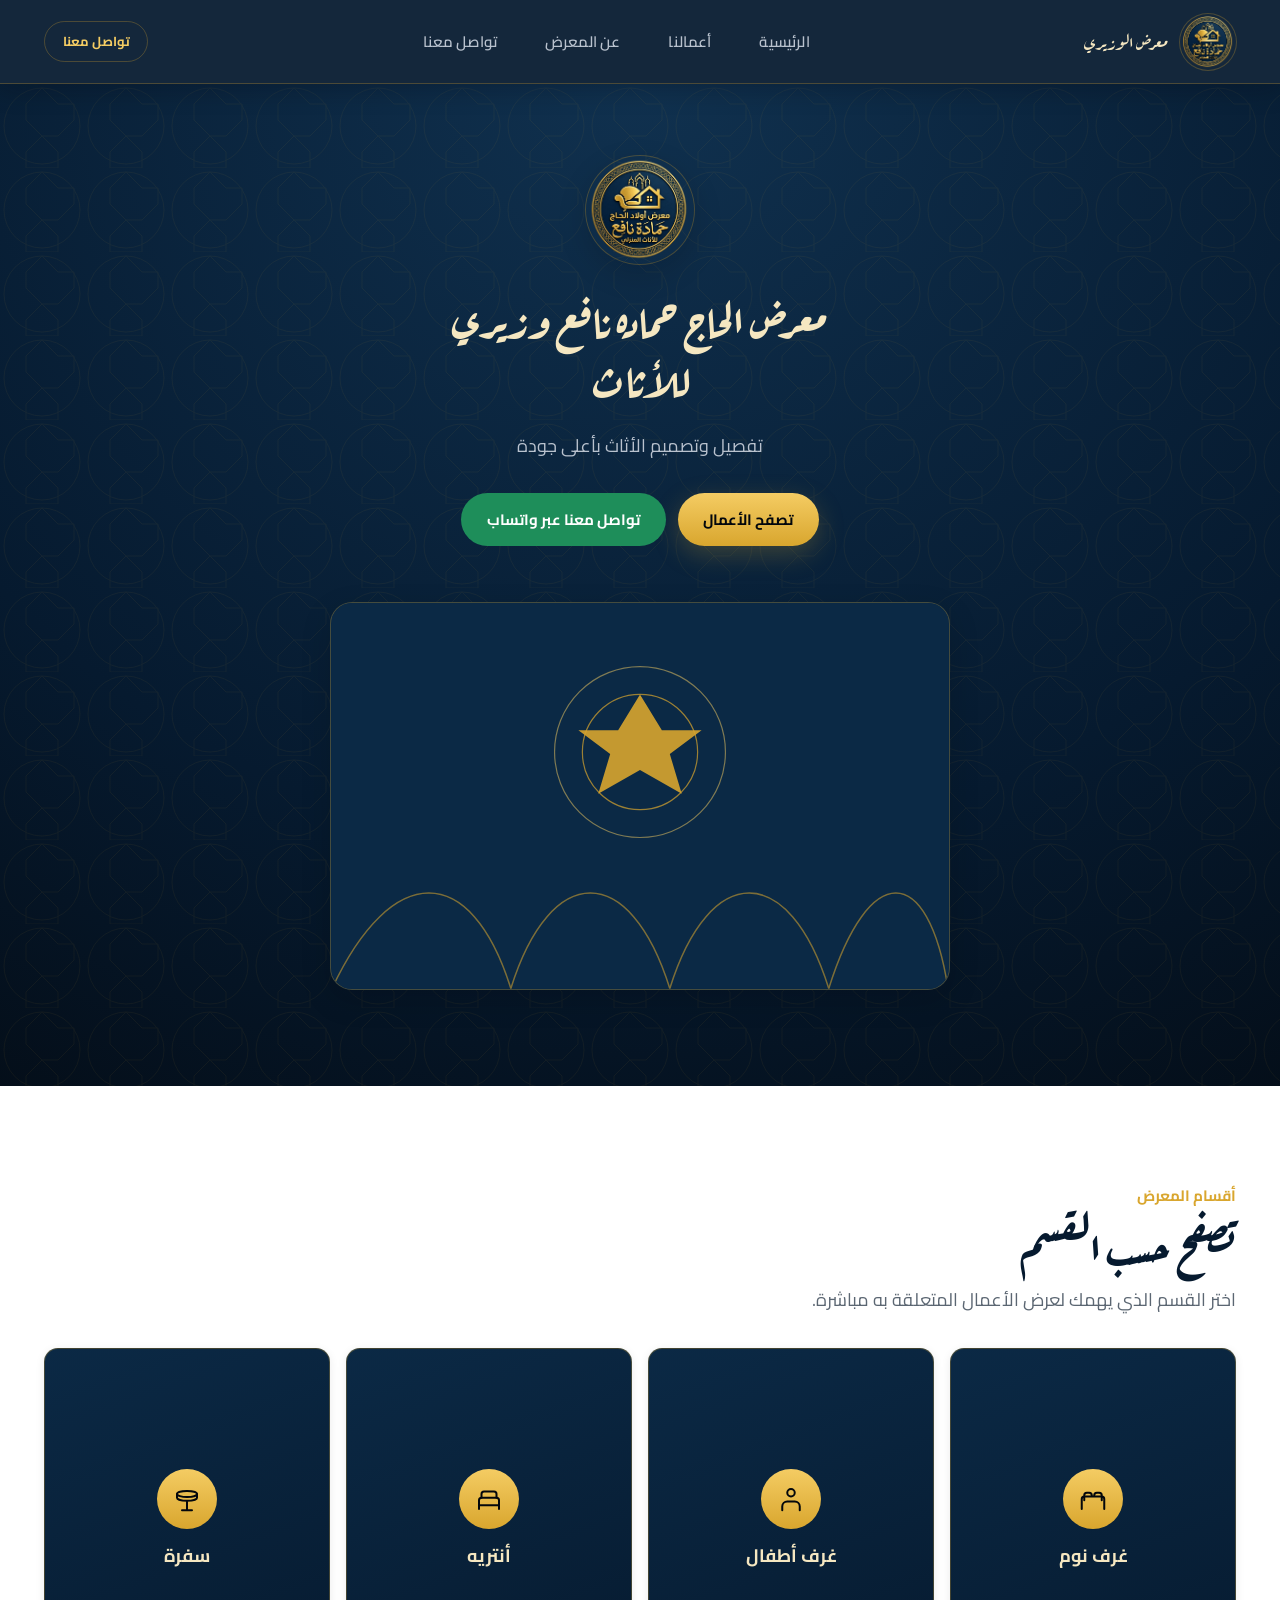
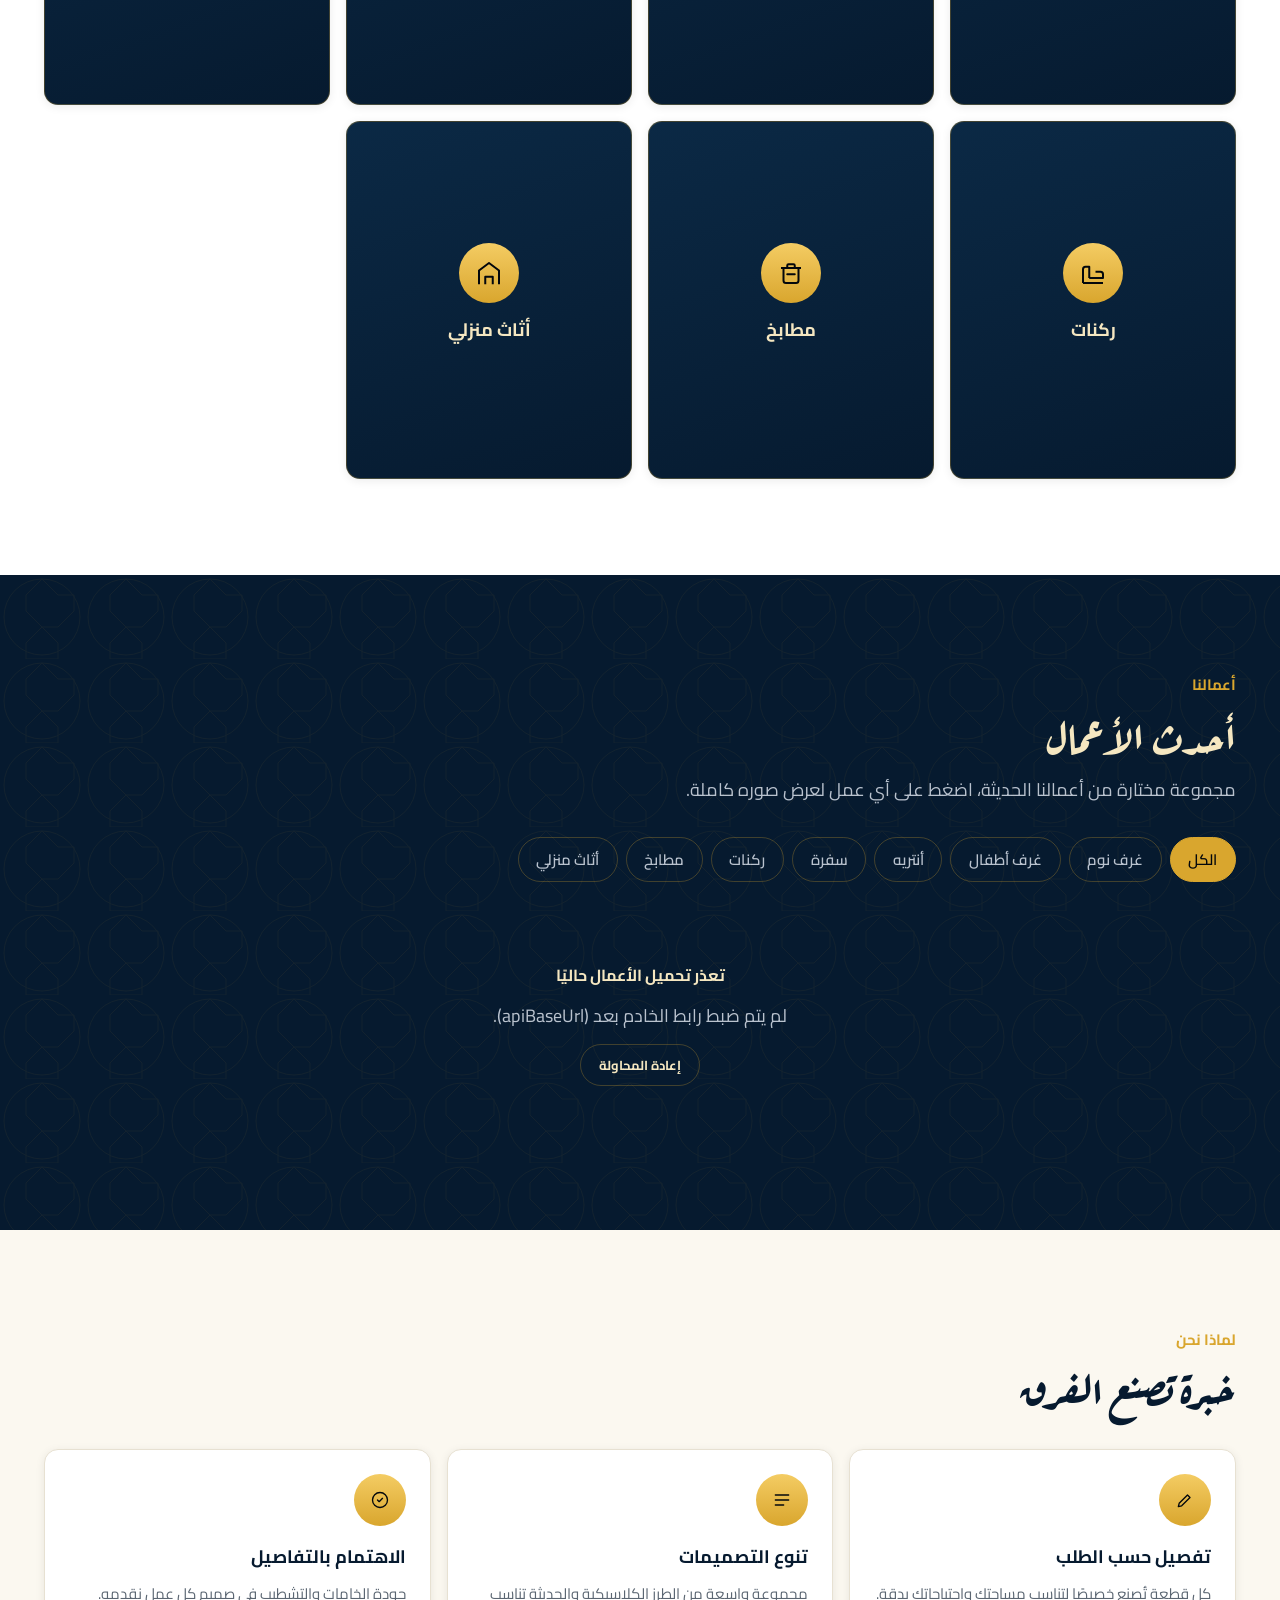
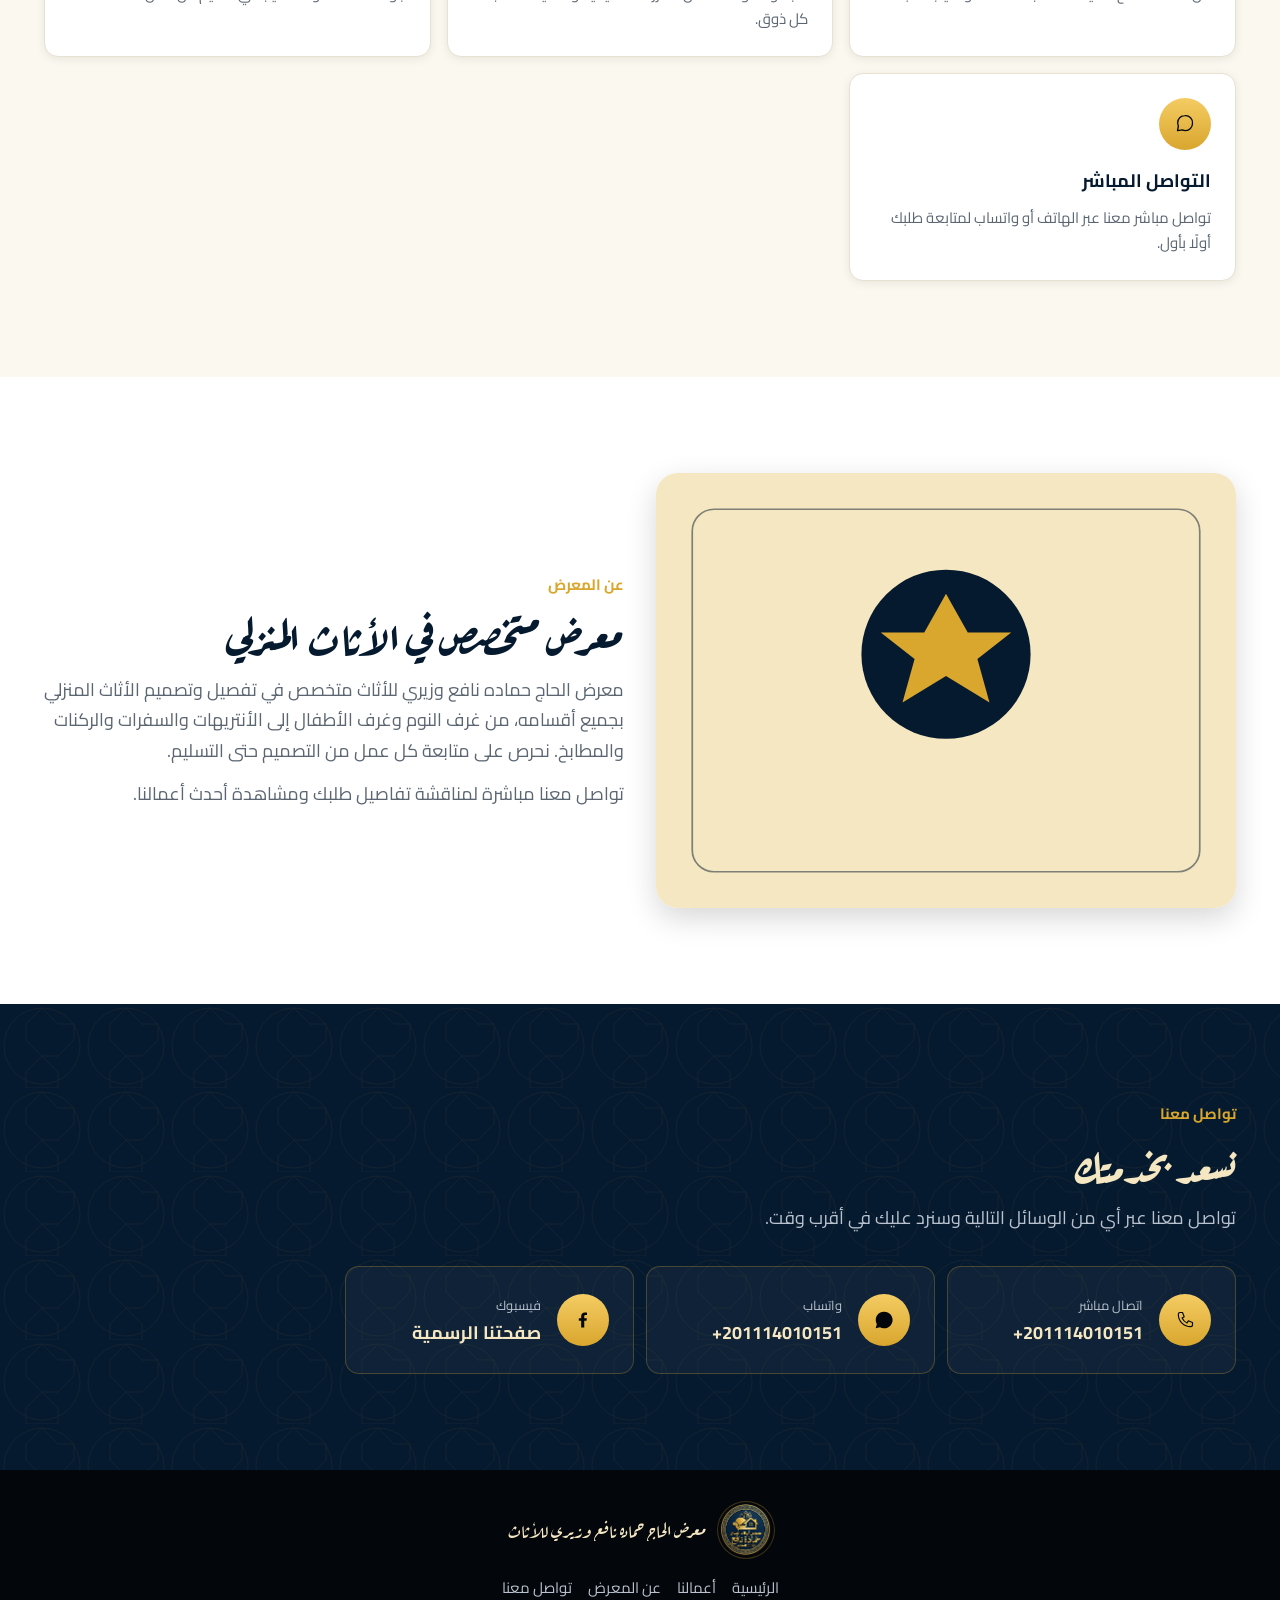
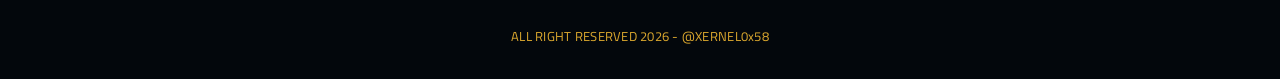
==== commit 0355a613: "Add files via upload" ====
--- a/index.html
+++ b/index.html
@@ -72,9 +72,7 @@
     </nav>
 
     <div class="header-actions">
-      <a class="header-social btn-icon" data-link="facebook" target="_blank" rel="noopener" aria-label="صفحتنا على فيسبوك">
-        <svg class="icon" viewBox="0 0 24 24" width="20" height="20" aria-hidden="true"><path fill="currentColor" d="M13.5 21v-8h2.7l.4-3.2h-3.1V7.7c0-.9.3-1.6 1.6-1.6h1.7V3.2C16.5 3.1 15.4 3 14.2 3c-2.6 0-4.4 1.6-4.4 4.5v2.3H7v3.2h2.8V21h3.7z"/></svg>
-      </a>
+      <a href="#contact" class="header-cta btn btn-outline btn-sm">تواصل معنا</a>
       <button type="button" class="nav-toggle" aria-label="فتح القائمة" aria-expanded="false" aria-controls="mobile-menu">
         <svg class="icon" viewBox="0 0 24 24" aria-hidden="true"><path d="M4 7h16M4 12h16M4 17h16" stroke="currentColor" stroke-width="2" stroke-linecap="round"/></svg>
       </button>
--- a/css/style.css
+++ b/css/style.css
@@ -244,14 +244,18 @@
   height: var(--header-height);
   display: flex;
   align-items: center;
-  background: rgba(6, 26, 47, 0.92);
+  background: rgba(6, 26, 47, 0.94);
   backdrop-filter: saturate(140%) blur(10px);
   border-bottom: 1px solid var(--color-border-dark);
-}
+  box-shadow: 0 4px 24px rgba(3, 7, 12, 0.25);
+}
+/* Grid (not space-between) so the nav stays visually centered even when
+   the two outer columns aren't the same width — e.g. once header-actions
+   collapses to just the (desktop-hidden) menu button. */
 .site-header .container {
-  display: flex;
-  align-items: center;
-  justify-content: space-between;
+  display: grid;
+  grid-template-columns: auto 1fr auto;
+  align-items: center;
   gap: var(--sp-4);
 }
 .brand {
@@ -265,6 +269,7 @@
   border-radius: 50%;
   object-fit: contain;
   flex-shrink: 0;
+  box-shadow: 0 0 0 1px var(--color-border-dark);
 }
 .brand-name {
   font-family: var(--font-display);
@@ -278,37 +283,55 @@
 
 .nav-desktop {
   display: none;
+  justify-self: center;
 }
 .nav-desktop ul {
   display: flex;
   align-items: center;
-  gap: var(--sp-6);
+  gap: var(--sp-7);
 }
 .nav-desktop a {
+  position: relative;
   color: var(--color-text-on-dark-muted);
   font-weight: 600;
   font-size: var(--fs-sm);
+  letter-spacing: 0.01em;
   padding-block: var(--sp-2);
-  border-bottom: 2px solid transparent;
-  transition: color var(--transition-fast), border-color var(--transition-fast);
+  transition: color var(--transition-fast);
+}
+.nav-desktop a::after {
+  content: '';
+  position: absolute;
+  right: 0;
+  bottom: -1px;
+  width: 100%;
+  height: 2px;
+  background: var(--color-gold);
+  border-radius: var(--radius-round);
+  transform: scaleX(0);
+  transition: transform var(--transition-base);
 }
 .nav-desktop a:hover,
 .nav-desktop a.is-active {
   color: var(--color-gold-light);
-  border-color: var(--color-gold);
+}
+.nav-desktop a:hover::after,
+.nav-desktop a.is-active::after {
+  transform: scaleX(1);
 }
 
 .header-actions {
   display: flex;
   align-items: center;
-  gap: var(--sp-2);
-}
-.header-actions .btn-outline { color: var(--color-gold-light); }
-.header-social {
+  justify-content: flex-end;
+  gap: var(--sp-3);
+}
+.header-cta {
   display: none;
-  color: var(--color-text-on-dark-muted);
-}
-.header-social:hover { color: var(--color-gold-light); }
+  color: var(--color-gold-light);
+  border-color: var(--color-border-dark);
+}
+.header-cta:hover { border-color: var(--color-gold); background: rgba(217, 166, 46, 0.08); }
 
 .nav-toggle {
   display: inline-flex;
@@ -912,7 +935,7 @@
 @media (min-width: 1024px) {
   .nav-desktop { display: block; }
   .nav-toggle { display: none; }
-  .header-social { display: inline-flex; }
+  .header-cta { display: inline-flex; }
   .category-grid { grid-template-columns: repeat(4, 1fr); }
   .carousel-card { flex-basis: 34%; }
   .carousel-viewport { padding-inline: 33%; }
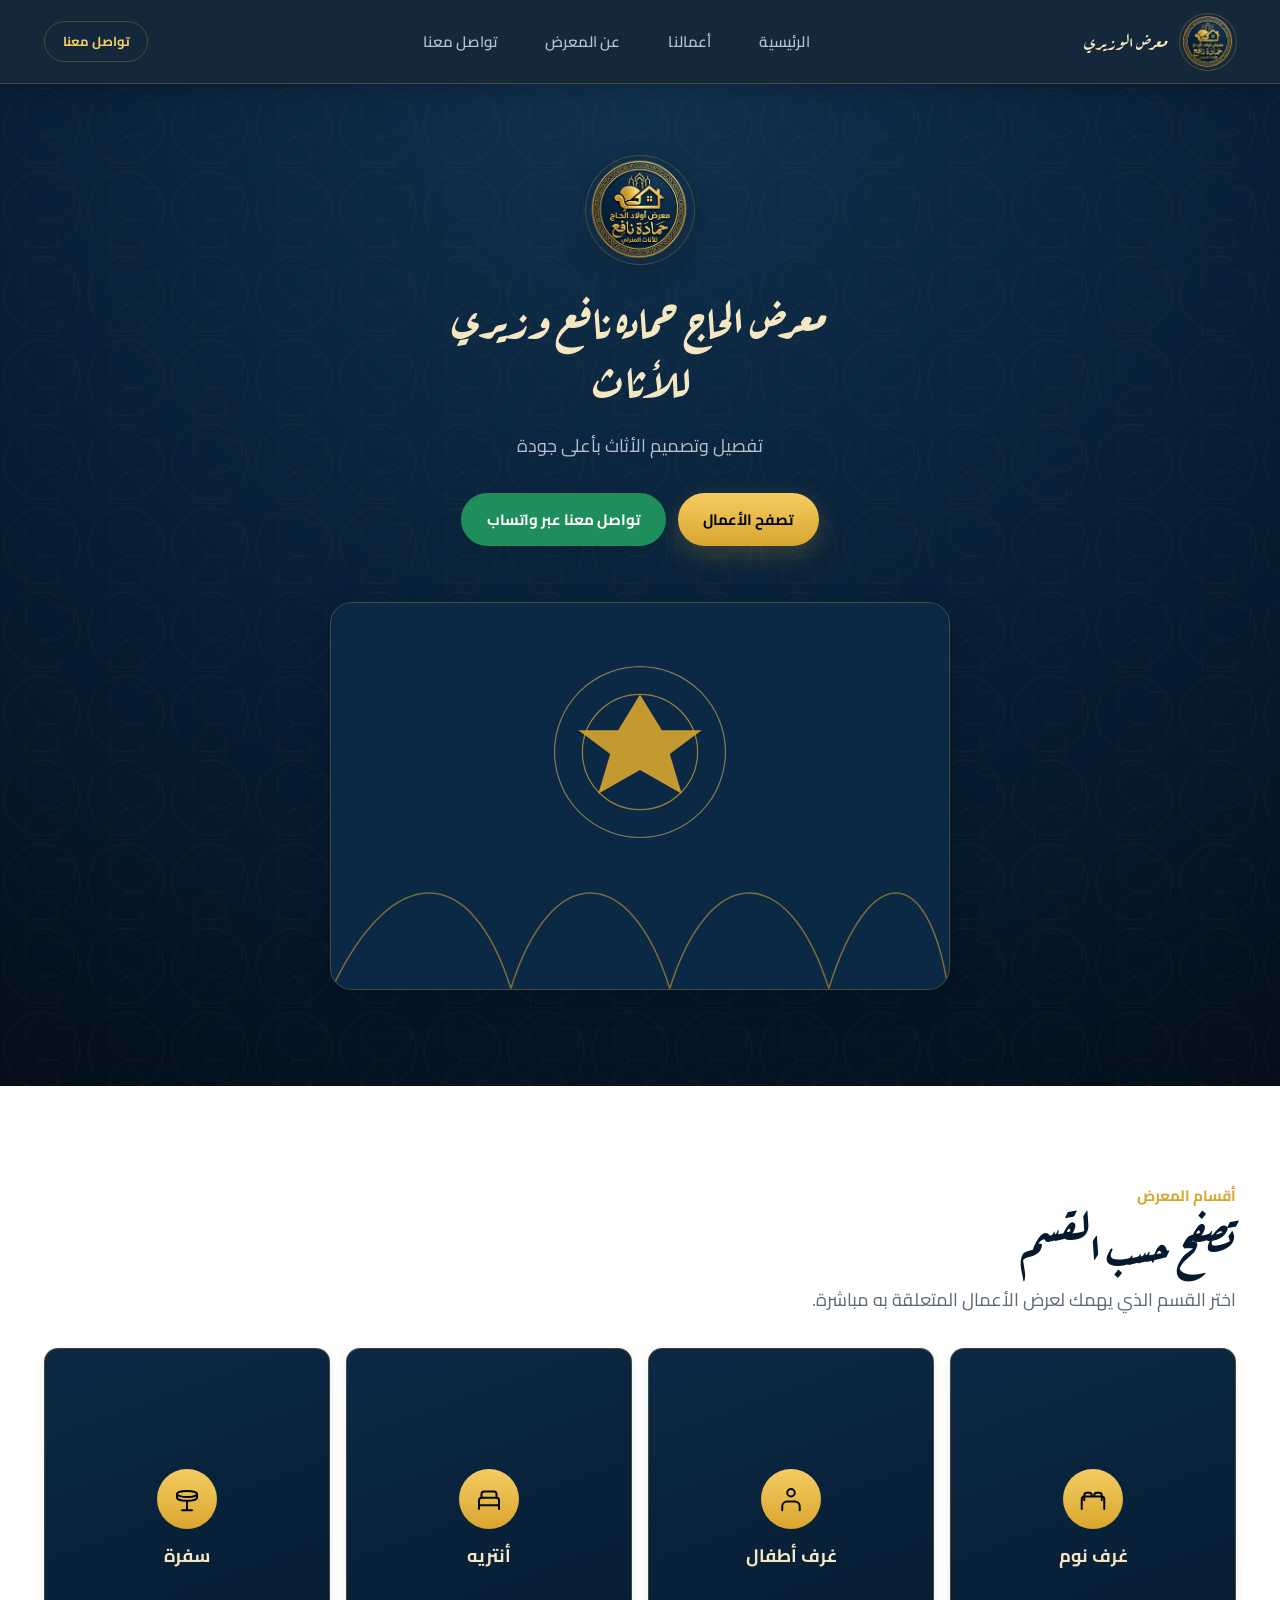
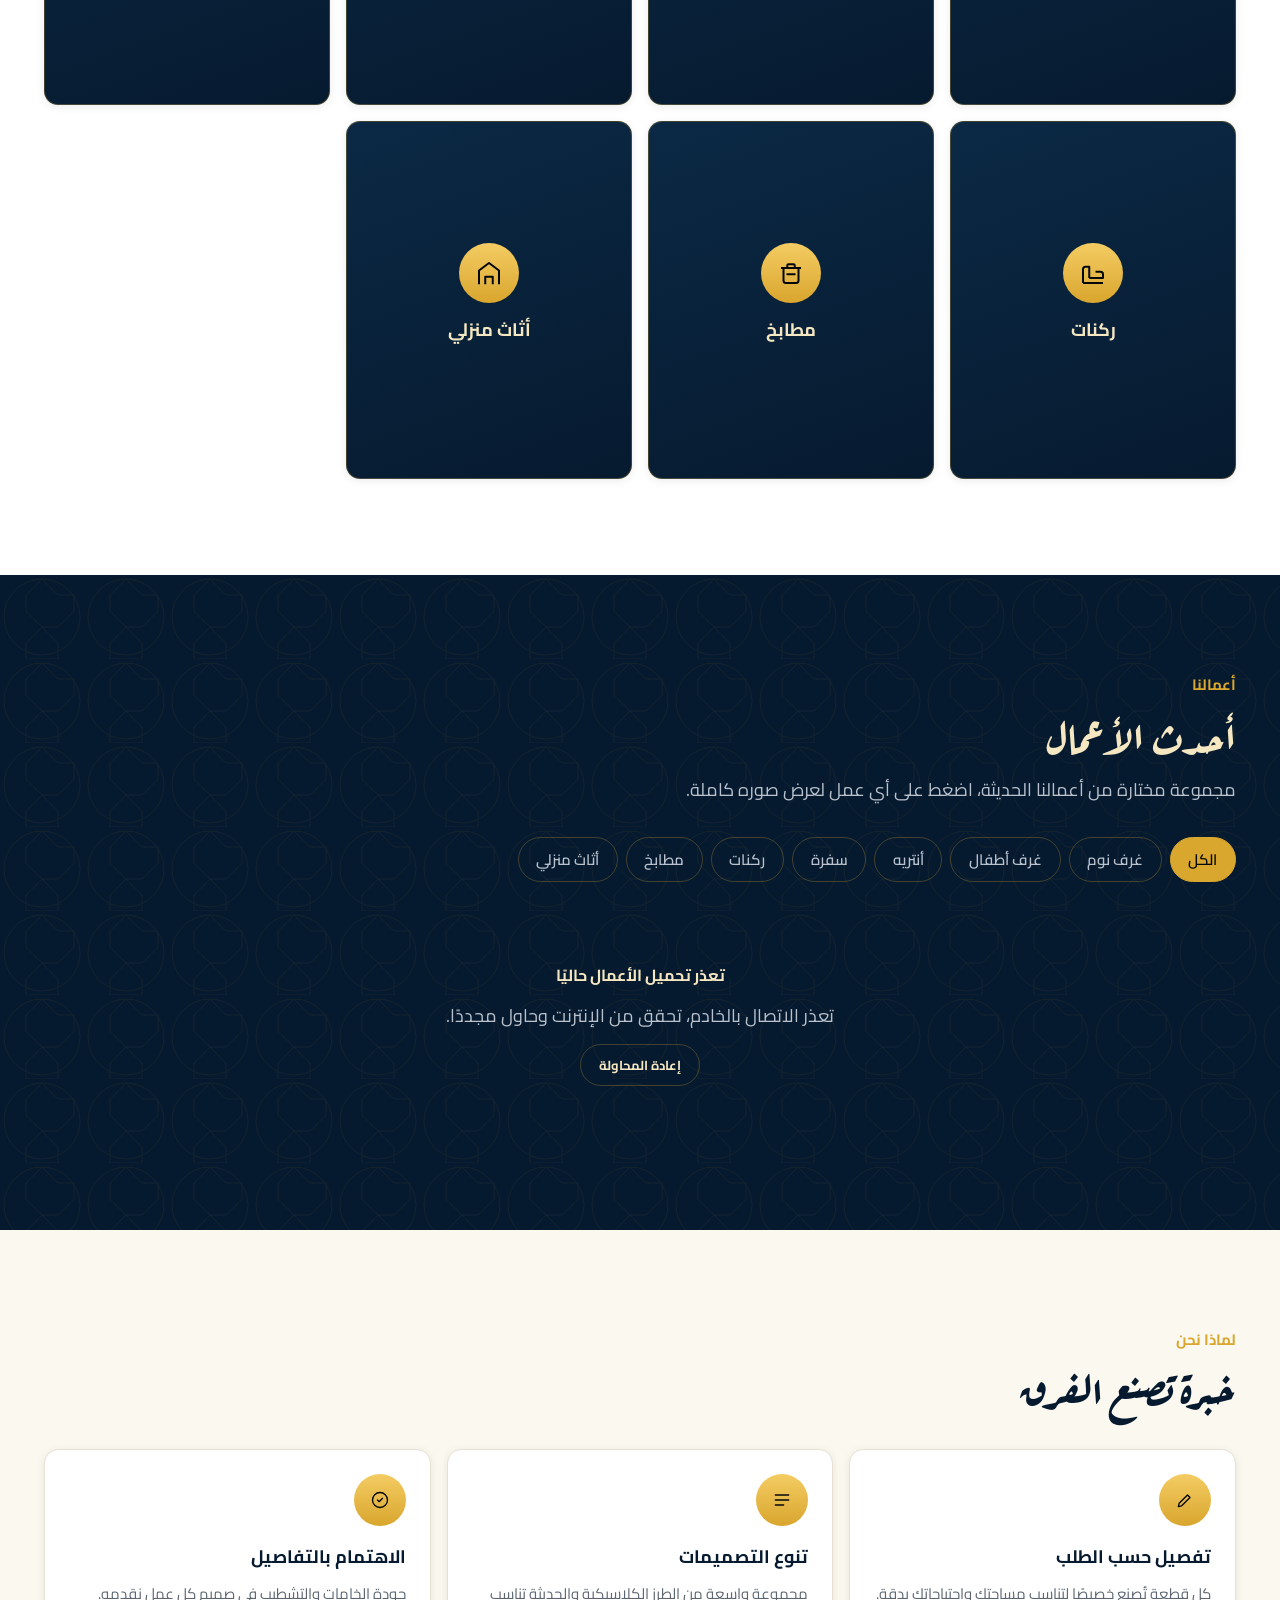
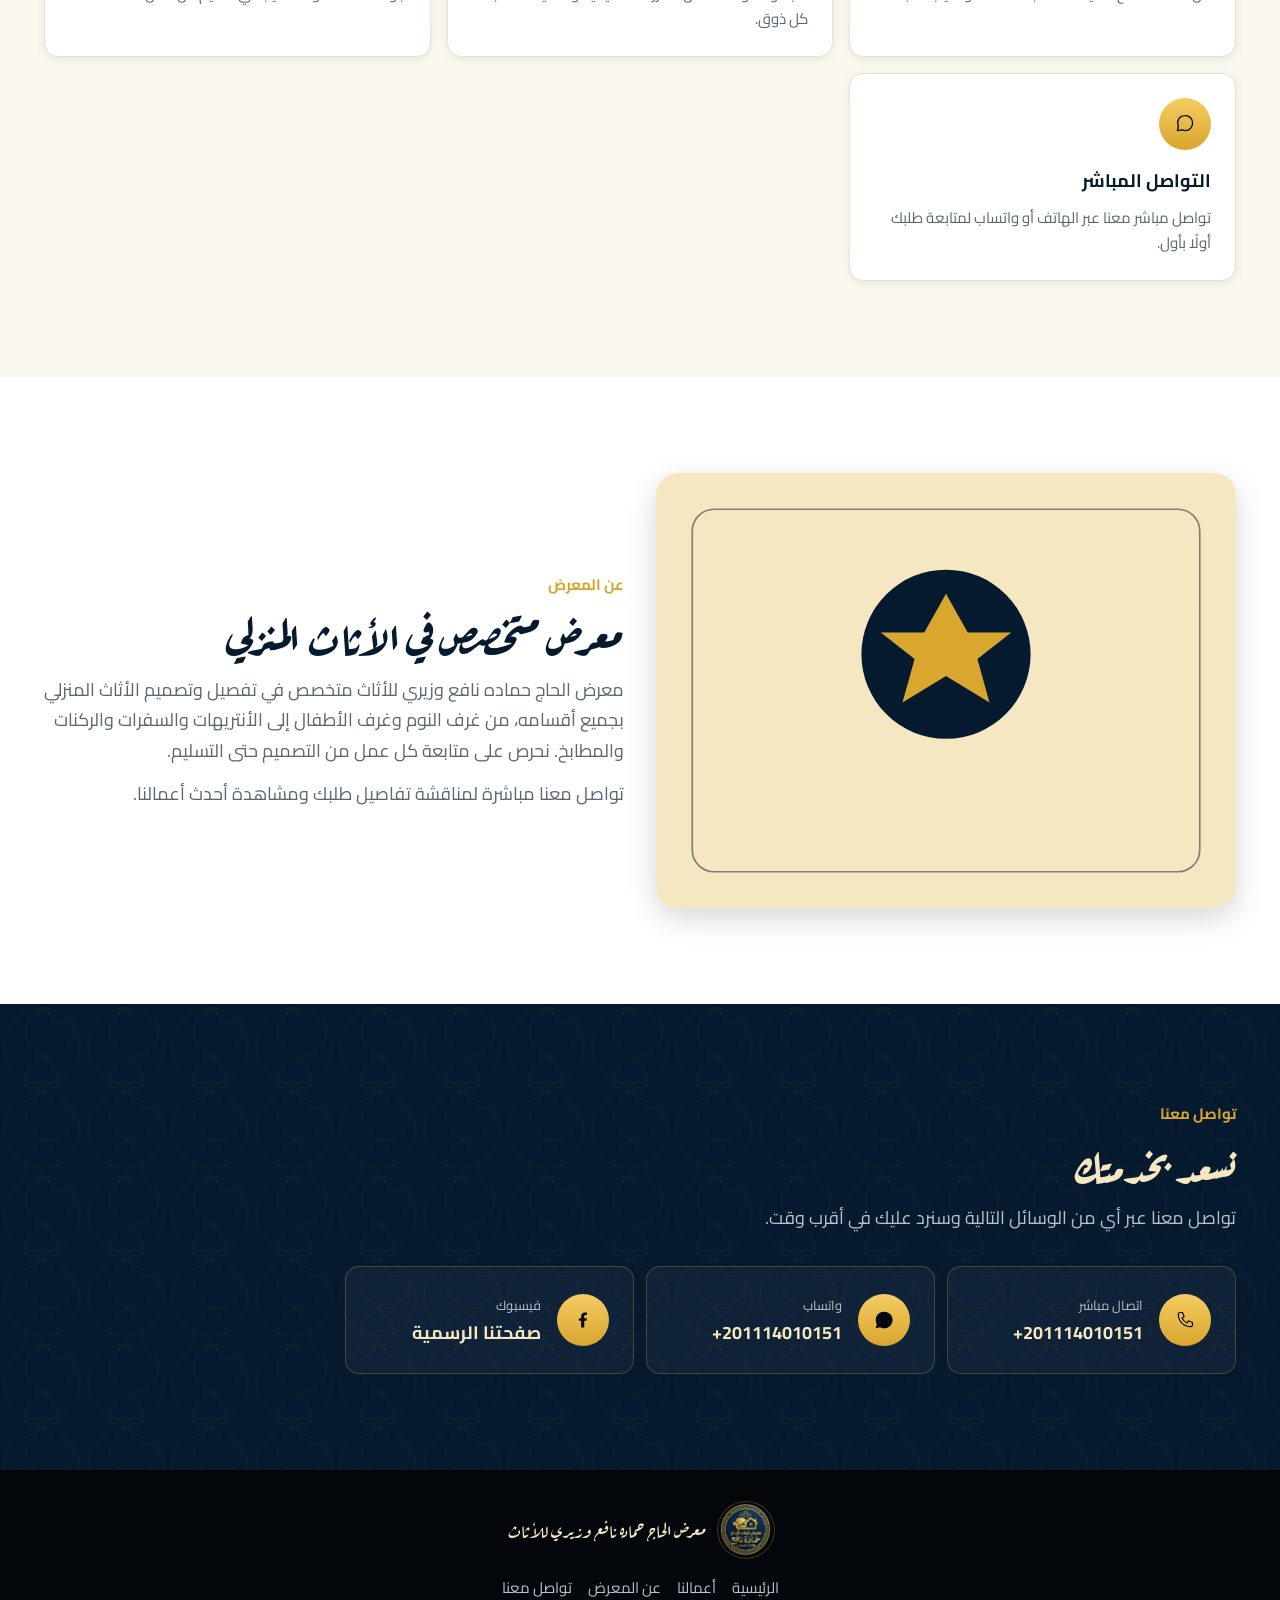
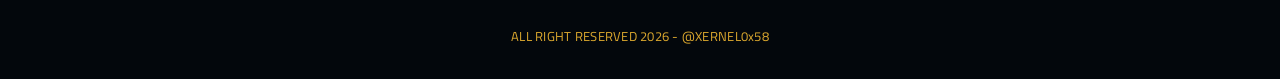
==== commit 99180bf8: "Add files via upload" ====
--- a/index.html
+++ b/index.html
@@ -34,6 +34,14 @@
 <link rel="preconnect" href="https://fonts.googleapis.com">
 <link rel="preconnect" href="https://fonts.gstatic.com" crossorigin>
 <link href="https://fonts.googleapis.com/css2?family=Aref+Ruqaa:wght@400;700&family=Cairo:wght@400;500;600;700&display=swap" rel="stylesheet">
+
+<!-- Warm up the API and image-host connections (DNS + TLS) before the
+     first request is even made, so the actual data request that follows
+     doesn't pay that setup cost. -->
+<link rel="preconnect" href="https://script.google.com">
+<link rel="preconnect" href="https://script.googleusercontent.com">
+<link rel="dns-prefetch" href="https://i.ibb.co">
+<link rel="preconnect" href="https://i.ibb.co" crossorigin>
 
 <link rel="stylesheet" href="./css/style.css">
 
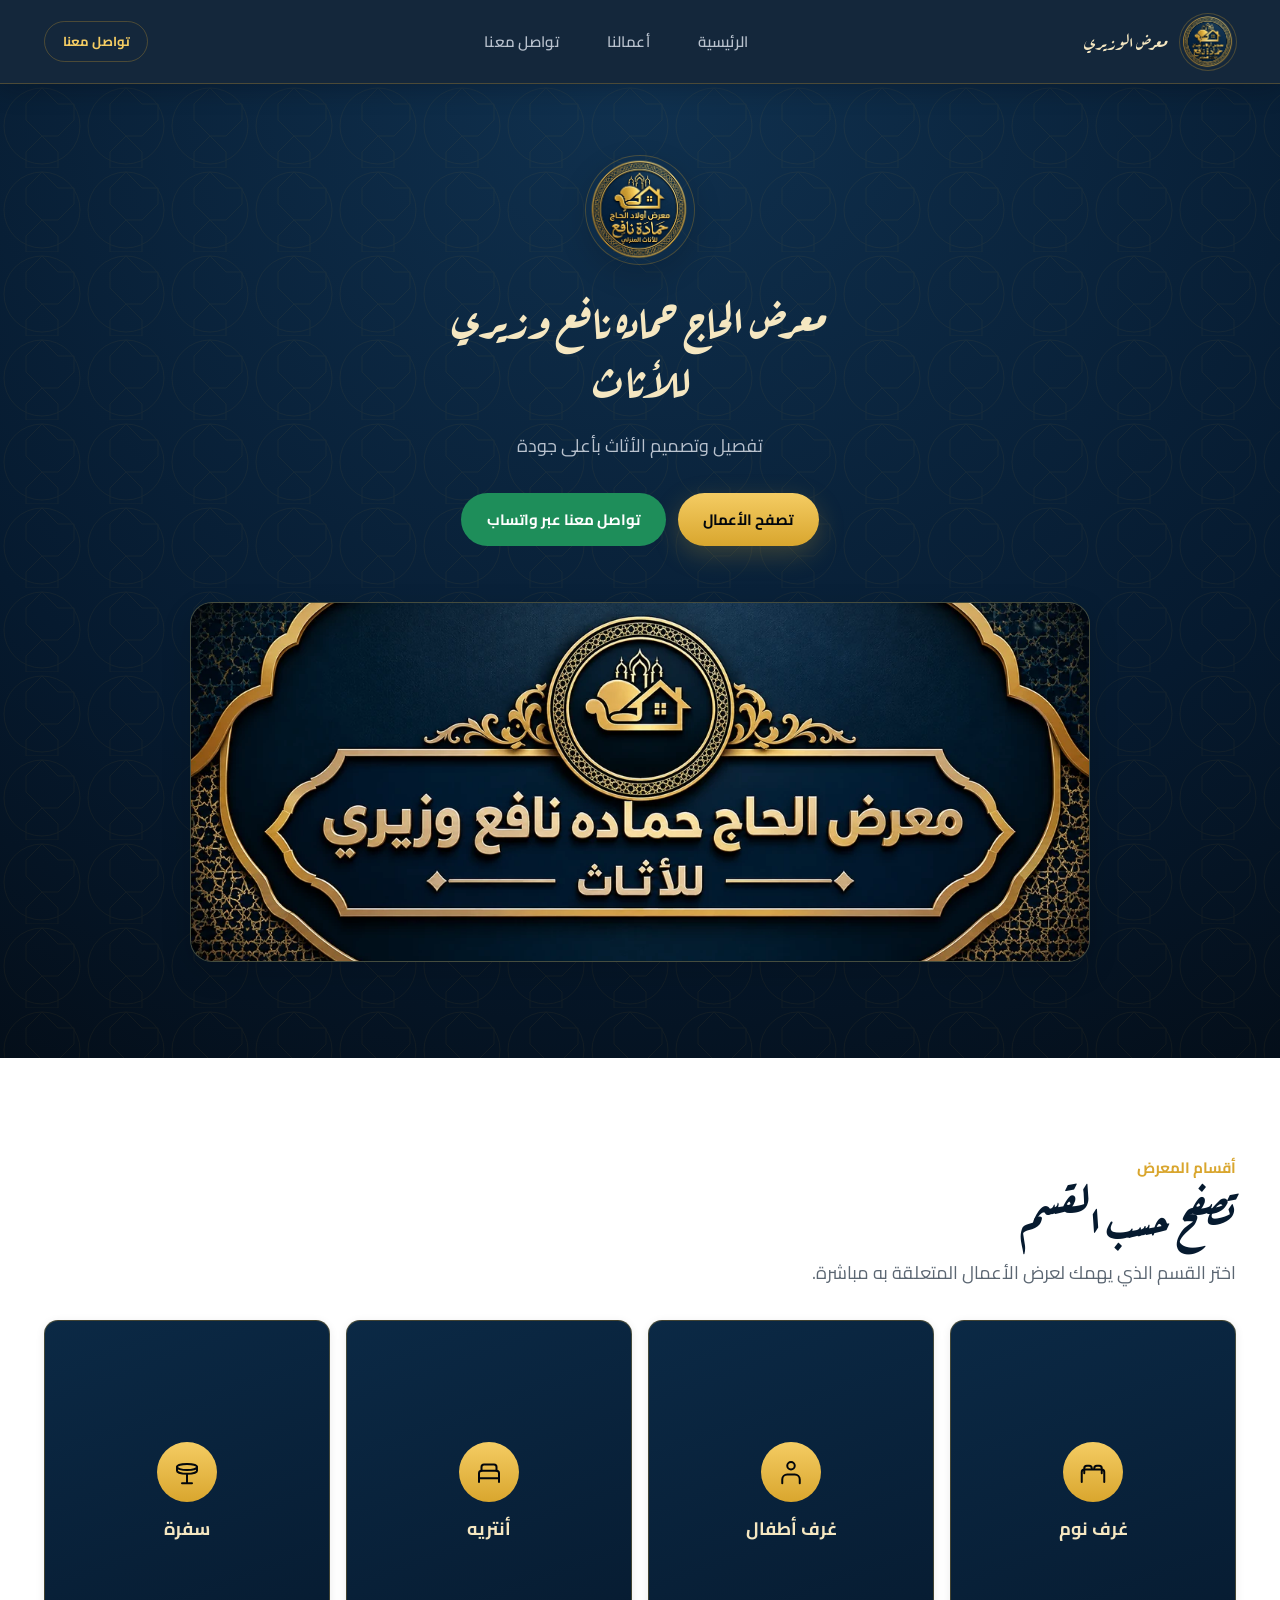
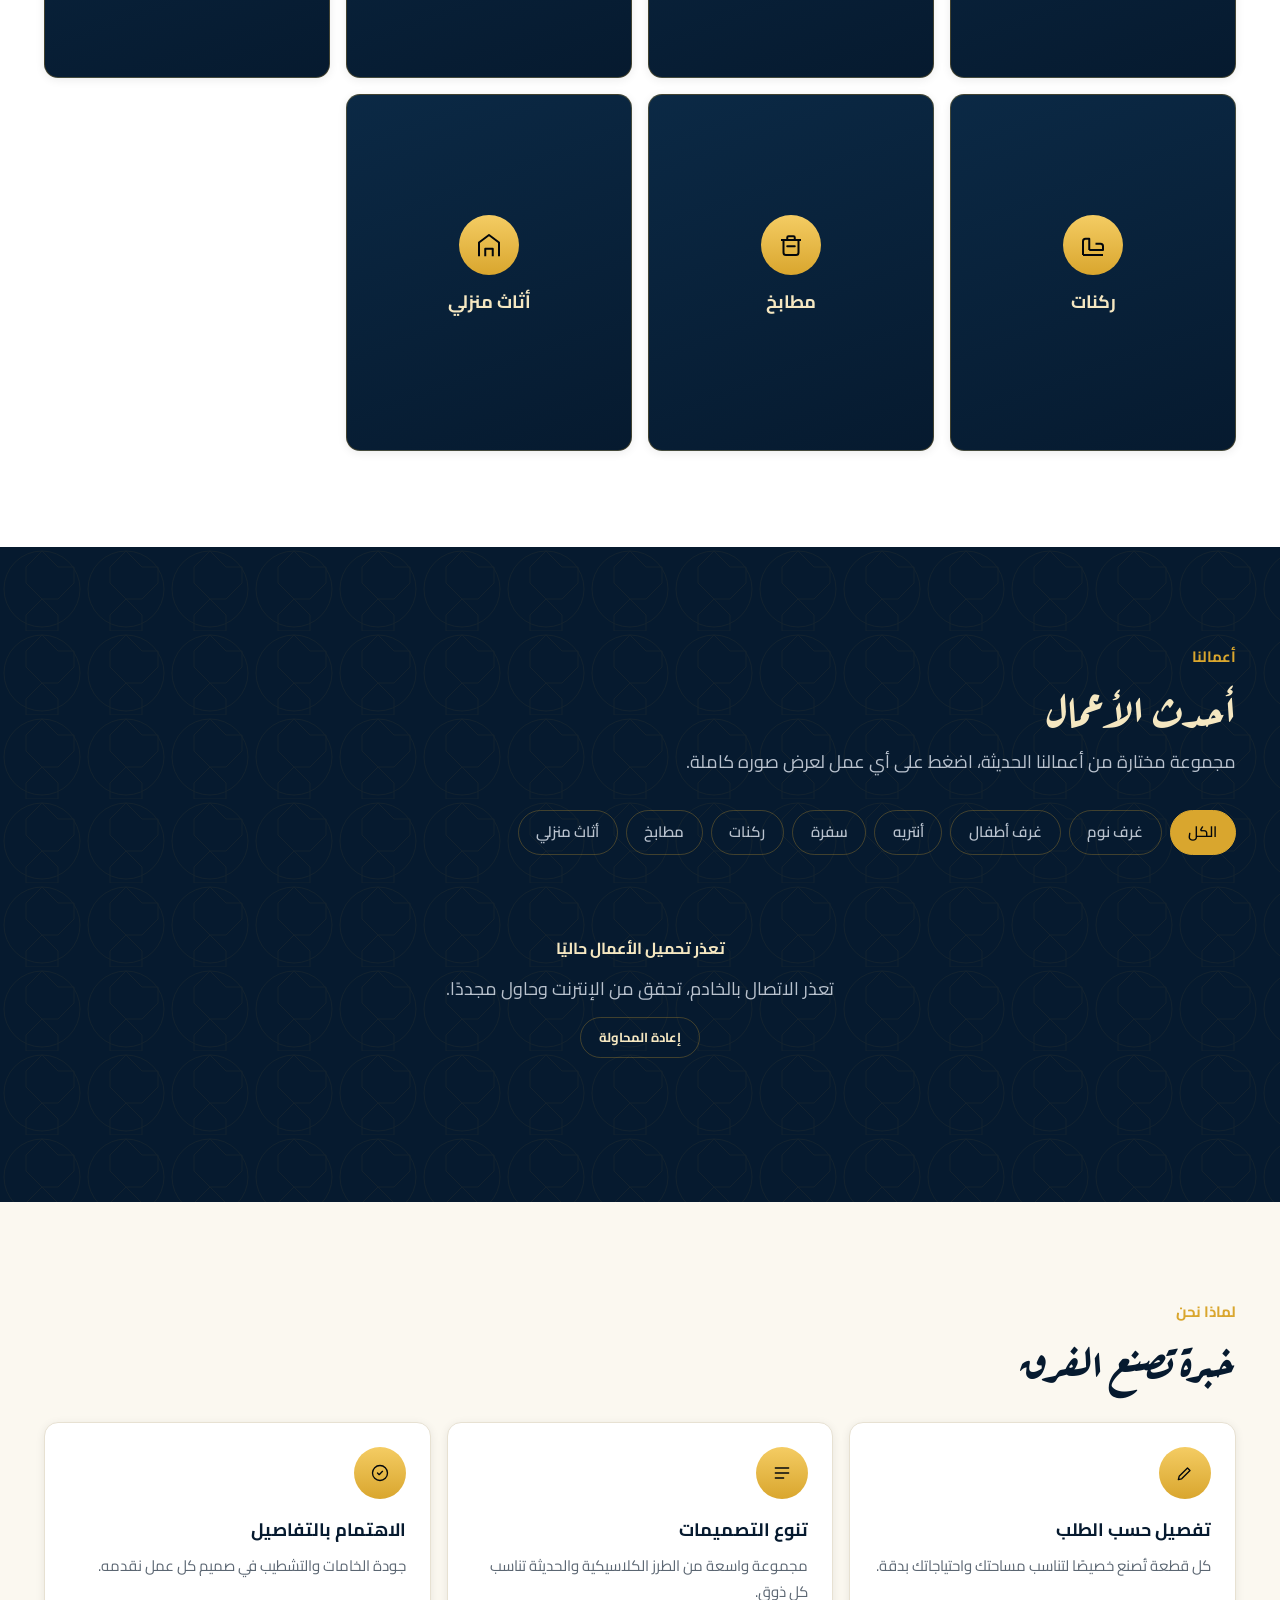
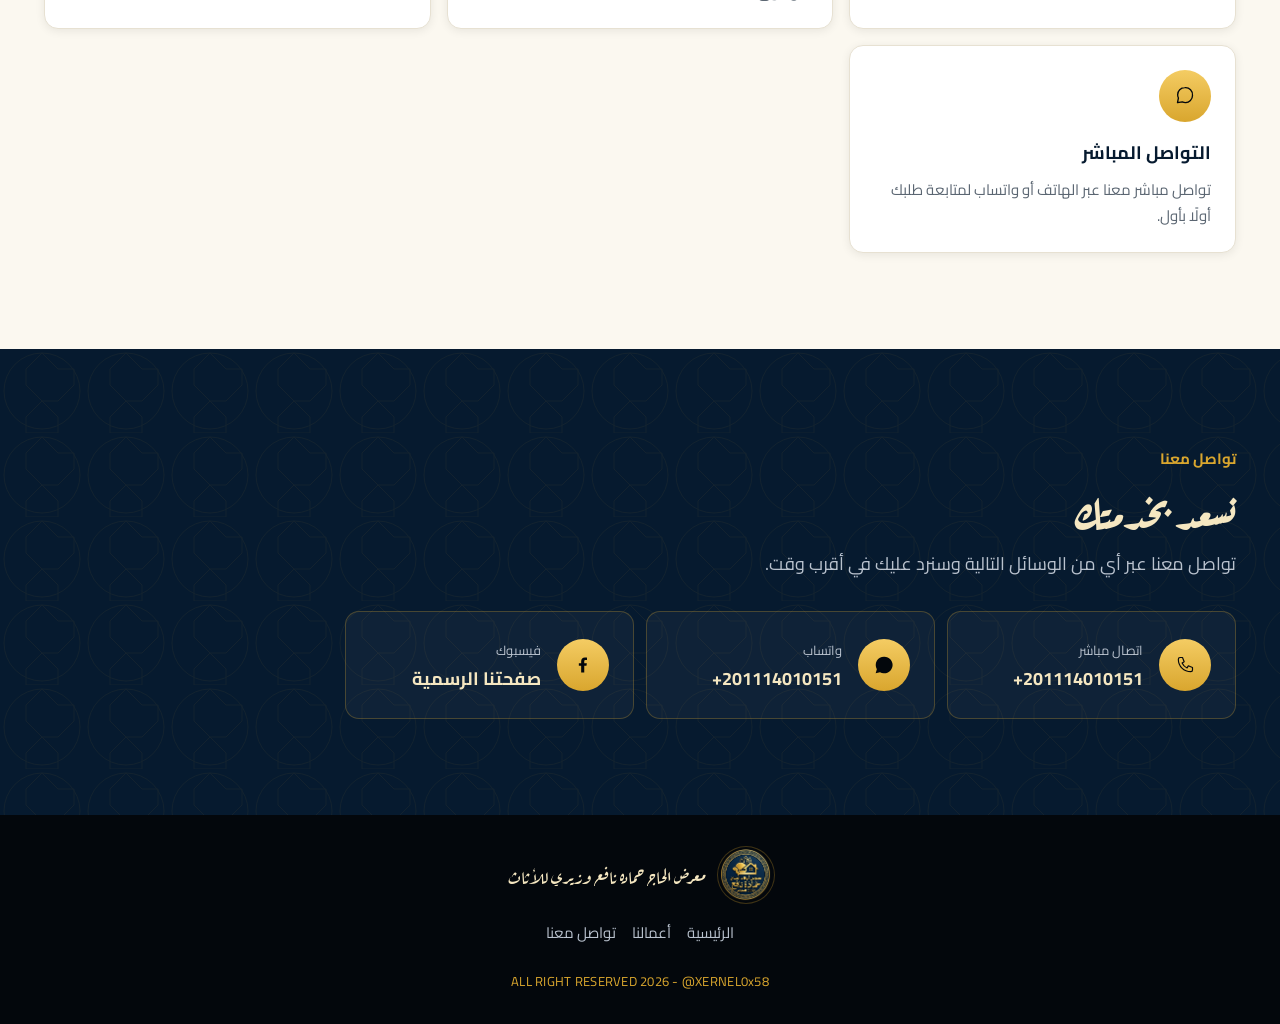
==== commit 46b7ef5c: "Add files via upload" ====
--- a/index.html
+++ b/index.html
@@ -74,7 +74,6 @@
       <ul>
         <li><a href="#top">الرئيسية</a></li>
         <li><a href="#featured-works">أعمالنا</a></li>
-        <li><a href="#about">عن المعرض</a></li>
         <li><a href="#contact">تواصل معنا</a></li>
       </ul>
     </nav>
@@ -92,7 +91,6 @@
   <ul>
     <li><a href="#top">الرئيسية</a></li>
     <li><a href="#featured-works">أعمالنا</a></li>
-    <li><a href="#about">عن المعرض</a></li>
     <li><a href="#contact">تواصل معنا</a></li>
   </ul>
   <div class="nav-mobile-contact">
@@ -119,19 +117,11 @@
         <a href="#" class="btn btn-whatsapp" data-link="whatsapp" target="_blank" rel="noopener">تواصل معنا عبر واتساب</a>
       </div>
 
-      <div class="hero-visual" aria-hidden="true">
-        <svg viewBox="0 0 620 388" width="100%" height="100%" role="img" aria-label="زخرفة معمارية بأقواس ونجوم ذهبية">
-          <rect width="620" height="388" fill="#0B2945"/>
-          <g fill="none" stroke="#D9A62E" stroke-width="1.5" opacity="0.55">
-            <path d="M0 388 C 60 260, 140 260, 180 388" />
-            <path d="M180 388 C 220 260, 300 260, 340 388" />
-            <path d="M340 388 C 380 260, 460 260, 500 388" />
-            <path d="M500 388 C 540 260, 600 260, 620 388" />
-          </g>
-          <circle cx="310" cy="150" r="86" fill="none" stroke="#F4CC63" stroke-width="1.2" opacity="0.5"/>
-          <circle cx="310" cy="150" r="58" fill="none" stroke="#D9A62E" stroke-width="1.2" opacity="0.7"/>
-          <path d="M310 92 L332 128 L372 128 L340 152 L352 192 L310 168 L268 192 L280 152 L248 128 L288 128 Z" fill="#D9A62E" opacity="0.9"/>
-        </svg>
+      <div class="hero-visual">
+        <picture>
+          <source srcset="./assets/banner.webp" type="image/webp">
+          <img src="./assets/banner.png" alt="معرض الحاج حماده نافع وزيري للأثاث" width="1200" height="480" loading="eager" decoding="async">
+        </picture>
       </div>
     </div>
   </section>
@@ -219,28 +209,6 @@
           <h3 class="feature-title">التواصل المباشر</h3>
           <p class="feature-desc">تواصل مباشر معنا عبر الهاتف أو واتساب لمتابعة طلبك أولًا بأول.</p>
         </div>
-      </div>
-    </div>
-  </section>
-
-  <!-- About -->
-  <section class="section" id="about" aria-labelledby="about-title">
-    <div class="container about-layout">
-      <div class="about-media" aria-hidden="true">
-        <svg viewBox="0 0 480 360" width="100%" height="100%" role="img">
-          <rect width="480" height="360" fill="#F5E7C1"/>
-          <g fill="none" stroke="#061A2F" stroke-width="1.4" opacity="0.5">
-            <rect x="30" y="30" width="420" height="300" rx="18"/>
-          </g>
-          <circle cx="240" cy="150" r="70" fill="#061A2F"/>
-          <path d="M240 100 L258 132 L294 132 L266 154 L276 190 L240 168 L204 190 L214 154 L186 132 L222 132 Z" fill="#D9A62E"/>
-        </svg>
-      </div>
-      <div class="about-text">
-        <span class="section-eyebrow">عن المعرض</span>
-        <h2 class="section-title" id="about-title">معرض متخصص في الأثاث المنزلي</h2>
-        <p class="section-desc"><span data-text="business-name">معرض الحاج حماده نافع وزيري للأثاث</span> متخصص في تفصيل وتصميم الأثاث المنزلي بجميع أقسامه، من غرف النوم وغرف الأطفال إلى الأنتريهات والسفرات والركنات والمطابخ. نحرص على متابعة كل عمل من التصميم حتى التسليم.</p>
-        <p class="section-desc">تواصل معنا مباشرة لمناقشة تفاصيل طلبك ومشاهدة أحدث أعمالنا.</p>
       </div>
     </div>
   </section>
@@ -293,8 +261,7 @@
     <ul class="footer-links">
       <li><a href="#top">الرئيسية</a></li>
       <li><a href="#featured-works">أعمالنا</a></li>
-      <li><a href="#about">عن المعرض</a></li>
-      <li><a href="#contact">تواصل معنا</a></li>
+        <li><a href="#contact">تواصل معنا</a></li>
     </ul>
     <p class="footer-copyright">ALL RIGHT RESERVED 2026 - @XERNEL0x58</p>
   </div>
--- a/css/style.css
+++ b/css/style.css
@@ -428,8 +428,8 @@
 .hero-visual {
   margin-top: var(--sp-6);
   width: 100%;
-  max-width: 620px;
-  aspect-ratio: 16 / 10;
+  max-width: 900px;
+  aspect-ratio: 1200 / 480;
   border-radius: var(--radius-lg);
   overflow: hidden;
   border: 1px solid var(--color-border-dark);
@@ -682,23 +682,6 @@
 .feature-desc { color: var(--color-text-muted); font-size: var(--fs-sm); }
 
 /* ---------------------------------------------------------------------
-   11) About
-   --------------------------------------------------------------------- */
-.about-layout {
-  display: grid;
-  gap: var(--sp-6);
-  align-items: center;
-}
-.about-media {
-  border-radius: var(--radius-lg);
-  overflow: hidden;
-  aspect-ratio: 4/3;
-  box-shadow: var(--shadow-md);
-}
-.about-media img { width: 100%; height: 100%; object-fit: cover; }
-.about-text p + p { margin-top: var(--sp-3); }
-
-/* ---------------------------------------------------------------------
    12) Contact
    --------------------------------------------------------------------- */
 .contact-grid {
@@ -794,6 +777,11 @@
   border-radius: var(--radius-sm);
   user-select: none;
   -webkit-user-drag: none;
+  opacity: 1;
+  transition: opacity 180ms ease, transform var(--transition-base);
+}
+@media (prefers-reduced-motion: reduce) {
+  .lightbox-stage img { transition: none; }
 }
 .lightbox-nav {
   position: absolute;
@@ -809,6 +797,29 @@
 .lightbox-nav.prev { inset-inline-start: var(--sp-3); }
 .lightbox-nav.next { inset-inline-end: var(--sp-3); }
 .lightbox-nav[disabled] { opacity: 0.25; pointer-events: none; }
+
+/* Dot indicators — the "screenshot carousel" touch, like app-store style
+   galleries: a quick visual sense of position and count at a glance. */
+.lightbox-dots {
+  display: flex;
+  justify-content: center;
+  align-items: center;
+  gap: var(--sp-2);
+  padding-bottom: var(--sp-2);
+  flex-shrink: 0;
+}
+.lightbox-dot {
+  width: 7px; height: 7px;
+  border-radius: 50%;
+  background: rgba(255,255,255,0.28);
+  transition: background var(--transition-fast), width var(--transition-fast);
+}
+.lightbox-dot:hover { background: rgba(217,166,46,0.55); }
+.lightbox-dot.is-active {
+  background: var(--color-gold);
+  width: 20px;
+  border-radius: var(--radius-round);
+}
 
 .lightbox-footer {
   display: flex;
@@ -929,7 +940,6 @@
   .carousel-card { flex-basis: 46%; }
   .carousel-viewport { padding-inline: 27%; }
   .feature-grid { grid-template-columns: repeat(3, 1fr); }
-  .about-layout { grid-template-columns: 1fr 1fr; }
 }
 
 @media (min-width: 1024px) {
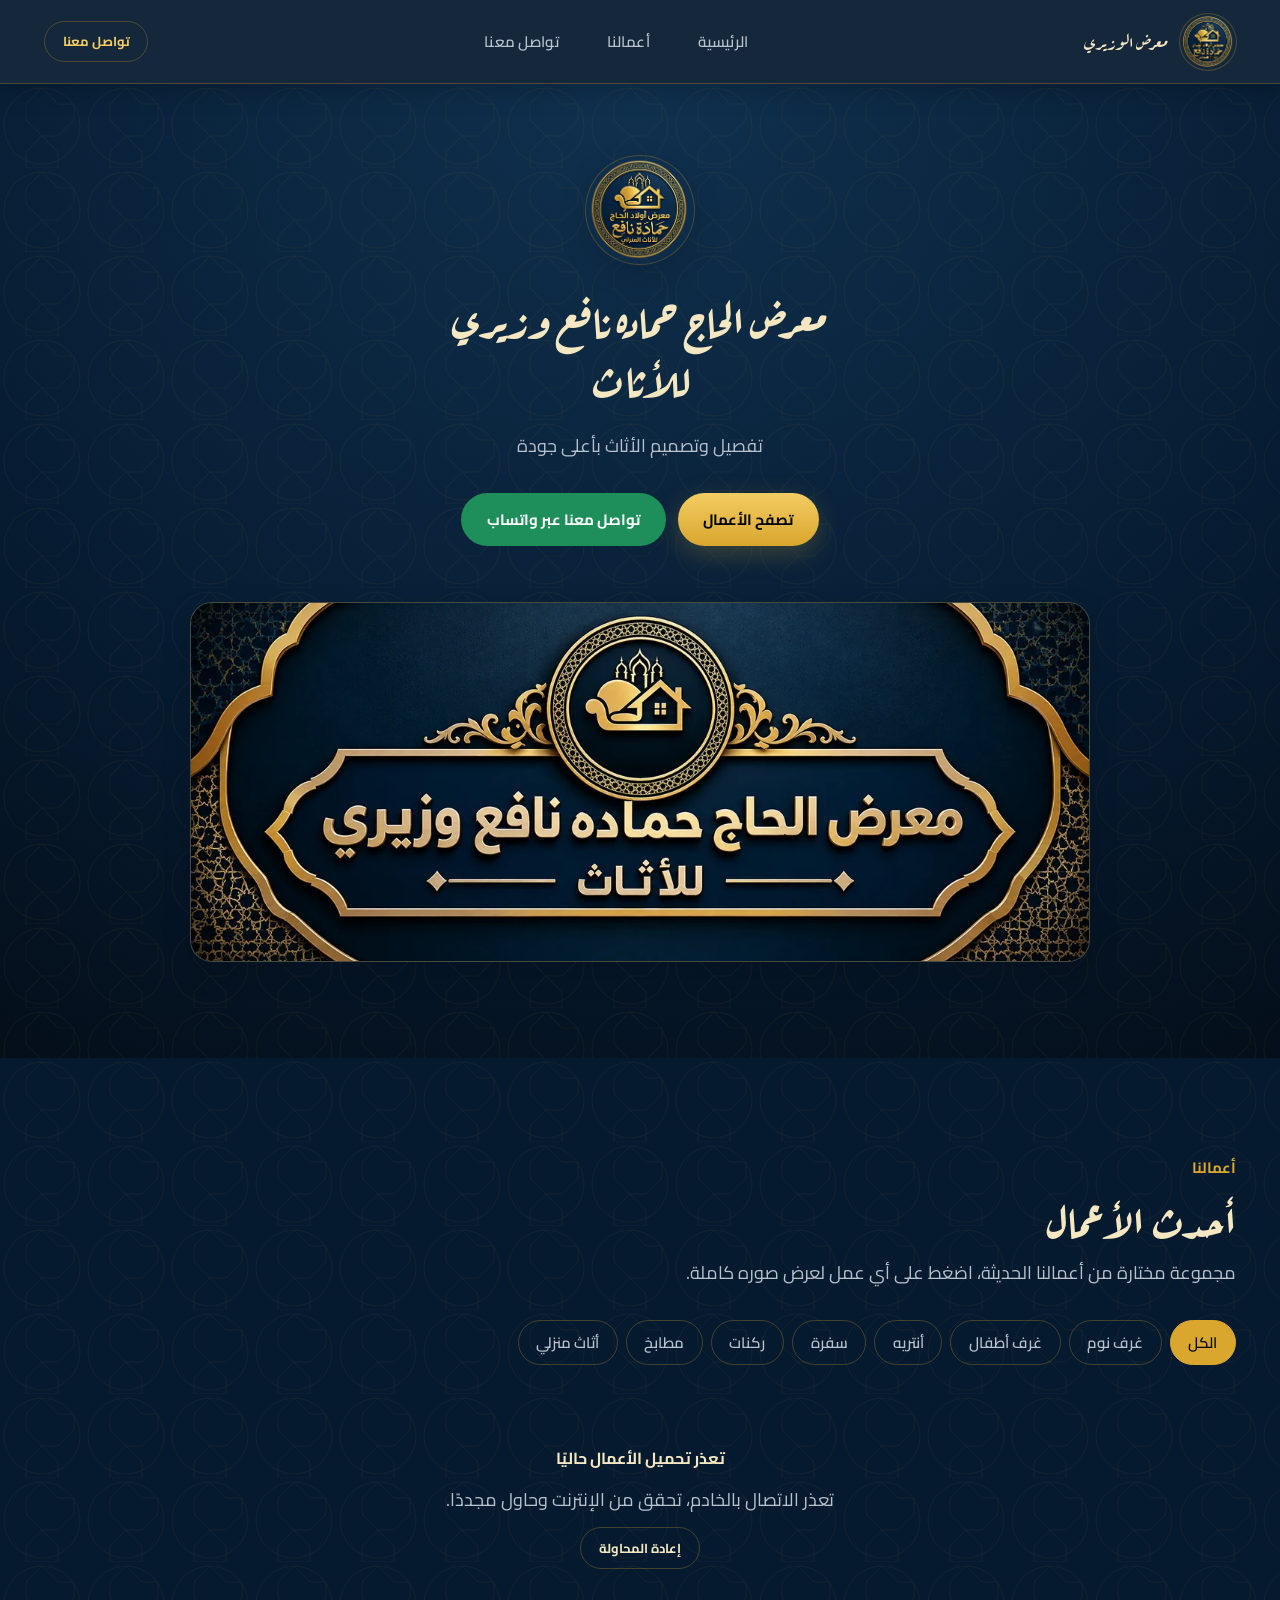
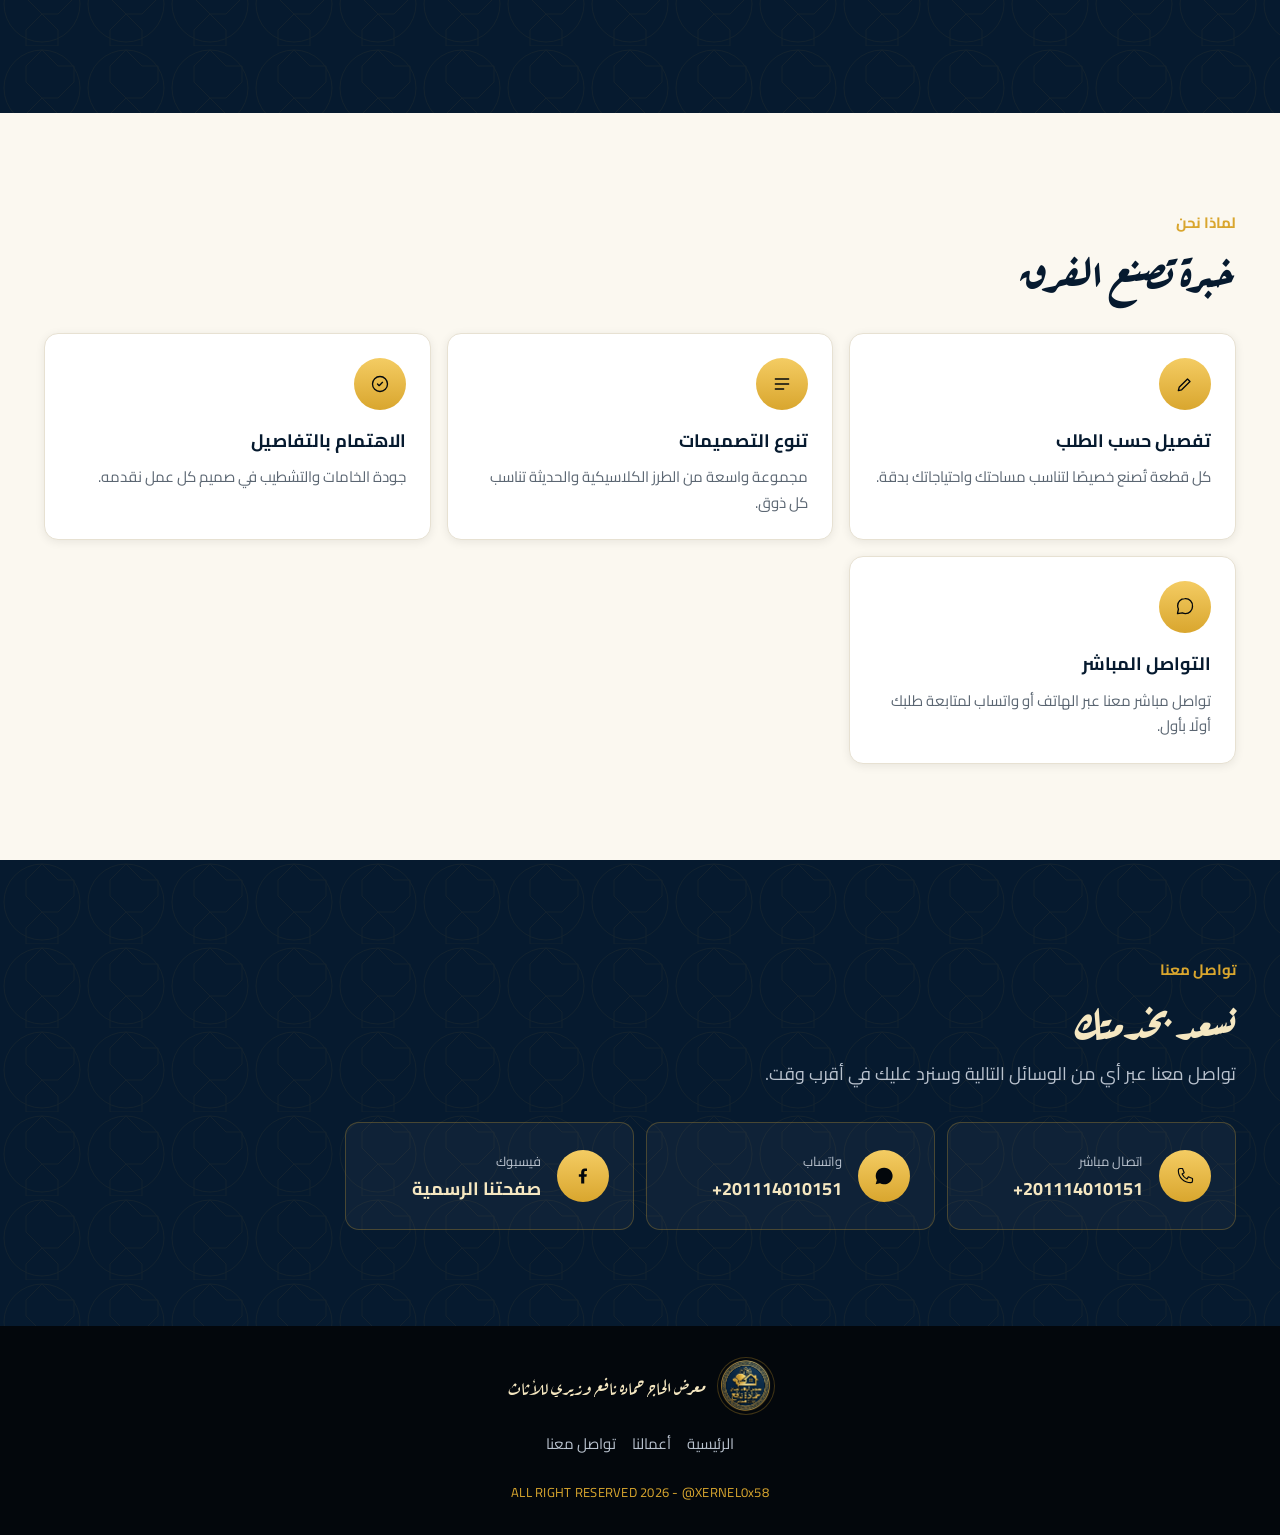
==== commit 6553d799: "Add files via upload" ====
--- a/index.html
+++ b/index.html
@@ -123,18 +123,6 @@
           <img src="./assets/banner.png" alt="معرض الحاج حماده نافع وزيري للأثاث" width="1200" height="480" loading="eager" decoding="async">
         </picture>
       </div>
-    </div>
-  </section>
-
-  <!-- Categories -->
-  <section class="section" aria-labelledby="categories-title">
-    <div class="container">
-      <div class="section-head">
-        <span class="section-eyebrow">أقسام المعرض</span>
-        <h2 class="section-title" id="categories-title">تصفح حسب القسم</h2>
-        <p class="section-desc">اختر القسم الذي يهمك لعرض الأعمال المتعلقة به مباشرة.</p>
-      </div>
-      <div class="category-grid" id="category-grid"></div>
     </div>
   </section>
 
--- a/css/style.css
+++ b/css/style.css
@@ -439,59 +439,7 @@
 .hero-visual img { width: 100%; height: 100%; object-fit: cover; }
 
 /* ---------------------------------------------------------------------
-   7) Categories
-   --------------------------------------------------------------------- */
-.category-grid {
-  display: grid;
-  grid-template-columns: repeat(2, 1fr);
-  gap: var(--sp-4);
-}
-.category-card {
-  position: relative;
-  display: flex;
-  flex-direction: column;
-  align-items: center;
-  justify-content: center;
-  gap: var(--sp-3);
-  text-align: center;
-  border-radius: var(--radius-md);
-  aspect-ratio: 4 / 5;
-  padding: var(--sp-4);
-  background: linear-gradient(160deg, var(--color-navy-2), var(--color-navy));
-  border: 1px solid var(--color-border-dark);
-  box-shadow: var(--shadow-sm);
-  transition: transform var(--transition-base), box-shadow var(--transition-base), border-color var(--transition-base);
-}
-.category-card:hover,
-.category-card.is-active {
-  transform: translateY(-4px);
-  box-shadow: var(--shadow-gold);
-  border-color: var(--color-gold);
-}
-.category-card-icon {
-  width: 60px;
-  height: 60px;
-  border-radius: 50%;
-  display: flex;
-  align-items: center;
-  justify-content: center;
-  background: linear-gradient(180deg, var(--color-gold-light), var(--color-gold));
-  color: var(--color-black);
-  flex-shrink: 0;
-}
-.category-card-icon .icon { width: 30px; height: 30px; }
-.category-card-label {
-  color: var(--color-cream);
-  font-weight: 700;
-  font-size: var(--fs-md);
-}
-.category-card-count {
-  color: var(--color-text-on-dark-muted);
-  font-size: var(--fs-xs);
-}
-
-/* ---------------------------------------------------------------------
-   8) Category filter pills (used above Featured Works)
+   7) Category filter pills (used above Featured Works)
    --------------------------------------------------------------------- */
 .filter-pills {
   display: flex;
@@ -516,7 +464,7 @@
 }
 
 /* ---------------------------------------------------------------------
-   9) Visible-Edge Carousel (Featured Works)
+   8) Visible-Edge Carousel (Featured Works)
    --------------------------------------------------------------------- */
 .carousel {
   position: relative;
@@ -651,7 +599,7 @@
 }
 
 /* ---------------------------------------------------------------------
-   10) Why Us
+   9) Why Us
    --------------------------------------------------------------------- */
 .feature-grid {
   display: grid;
@@ -682,7 +630,7 @@
 .feature-desc { color: var(--color-text-muted); font-size: var(--fs-sm); }
 
 /* ---------------------------------------------------------------------
-   12) Contact
+   10) Contact
    --------------------------------------------------------------------- */
 .contact-grid {
   display: grid;
@@ -705,7 +653,7 @@
 .contact-card-value { font-weight: 700; color: var(--color-cream); font-size: var(--fs-md); direction: ltr; unicode-bidi: isolate; }
 
 /* ---------------------------------------------------------------------
-   13) Footer
+   11) Footer
    --------------------------------------------------------------------- */
 .site-footer {
   background: var(--color-black);
@@ -732,7 +680,7 @@
 }
 
 /* ---------------------------------------------------------------------
-   14) Lightbox / Gallery Modal
+   12) Lightbox / Gallery Modal
    --------------------------------------------------------------------- */
 .lightbox {
   position: fixed;
@@ -850,7 +798,7 @@
 body.lightbox-open { overflow: hidden; }
 
 /* ---------------------------------------------------------------------
-   15) States: loading / empty / error / toast
+   13) States: loading / empty / error / toast
    --------------------------------------------------------------------- */
 .state-block {
   text-align: center;
@@ -893,7 +841,7 @@
 }
 
 /* ---------------------------------------------------------------------
-   16) PWA install banner
+   14) PWA install banner
    --------------------------------------------------------------------- */
 .install-banner {
   position: fixed;
@@ -920,7 +868,7 @@
 .install-banner-dismiss { color: var(--color-text-on-dark-muted); width: 36px; height: 36px; }
 
 /* ---------------------------------------------------------------------
-   17) Responsive breakpoints
+   15) Responsive breakpoints
    --------------------------------------------------------------------- */
 @media (min-width: 480px) {
   .carousel-card { flex-basis: 62%; }
@@ -928,7 +876,6 @@
 }
 
 @media (min-width: 640px) {
-  .category-grid { grid-template-columns: repeat(3, 1fr); }
   .contact-grid { grid-template-columns: repeat(2, 1fr); }
   .hero-cta { flex-wrap: nowrap; }
 }
@@ -946,7 +893,6 @@
   .nav-desktop { display: block; }
   .nav-toggle { display: none; }
   .header-cta { display: inline-flex; }
-  .category-grid { grid-template-columns: repeat(4, 1fr); }
   .carousel-card { flex-basis: 34%; }
   .carousel-viewport { padding-inline: 33%; }
   .contact-grid { grid-template-columns: repeat(4, 1fr); }
@@ -962,5 +908,4 @@
 @media (max-width: 359px) {
   .container { padding-inline: var(--sp-4); }
   .hero-title { font-size: var(--fs-xl); }
-  .category-grid { grid-template-columns: repeat(2, 1fr); gap: var(--sp-3); }
-}
+}
